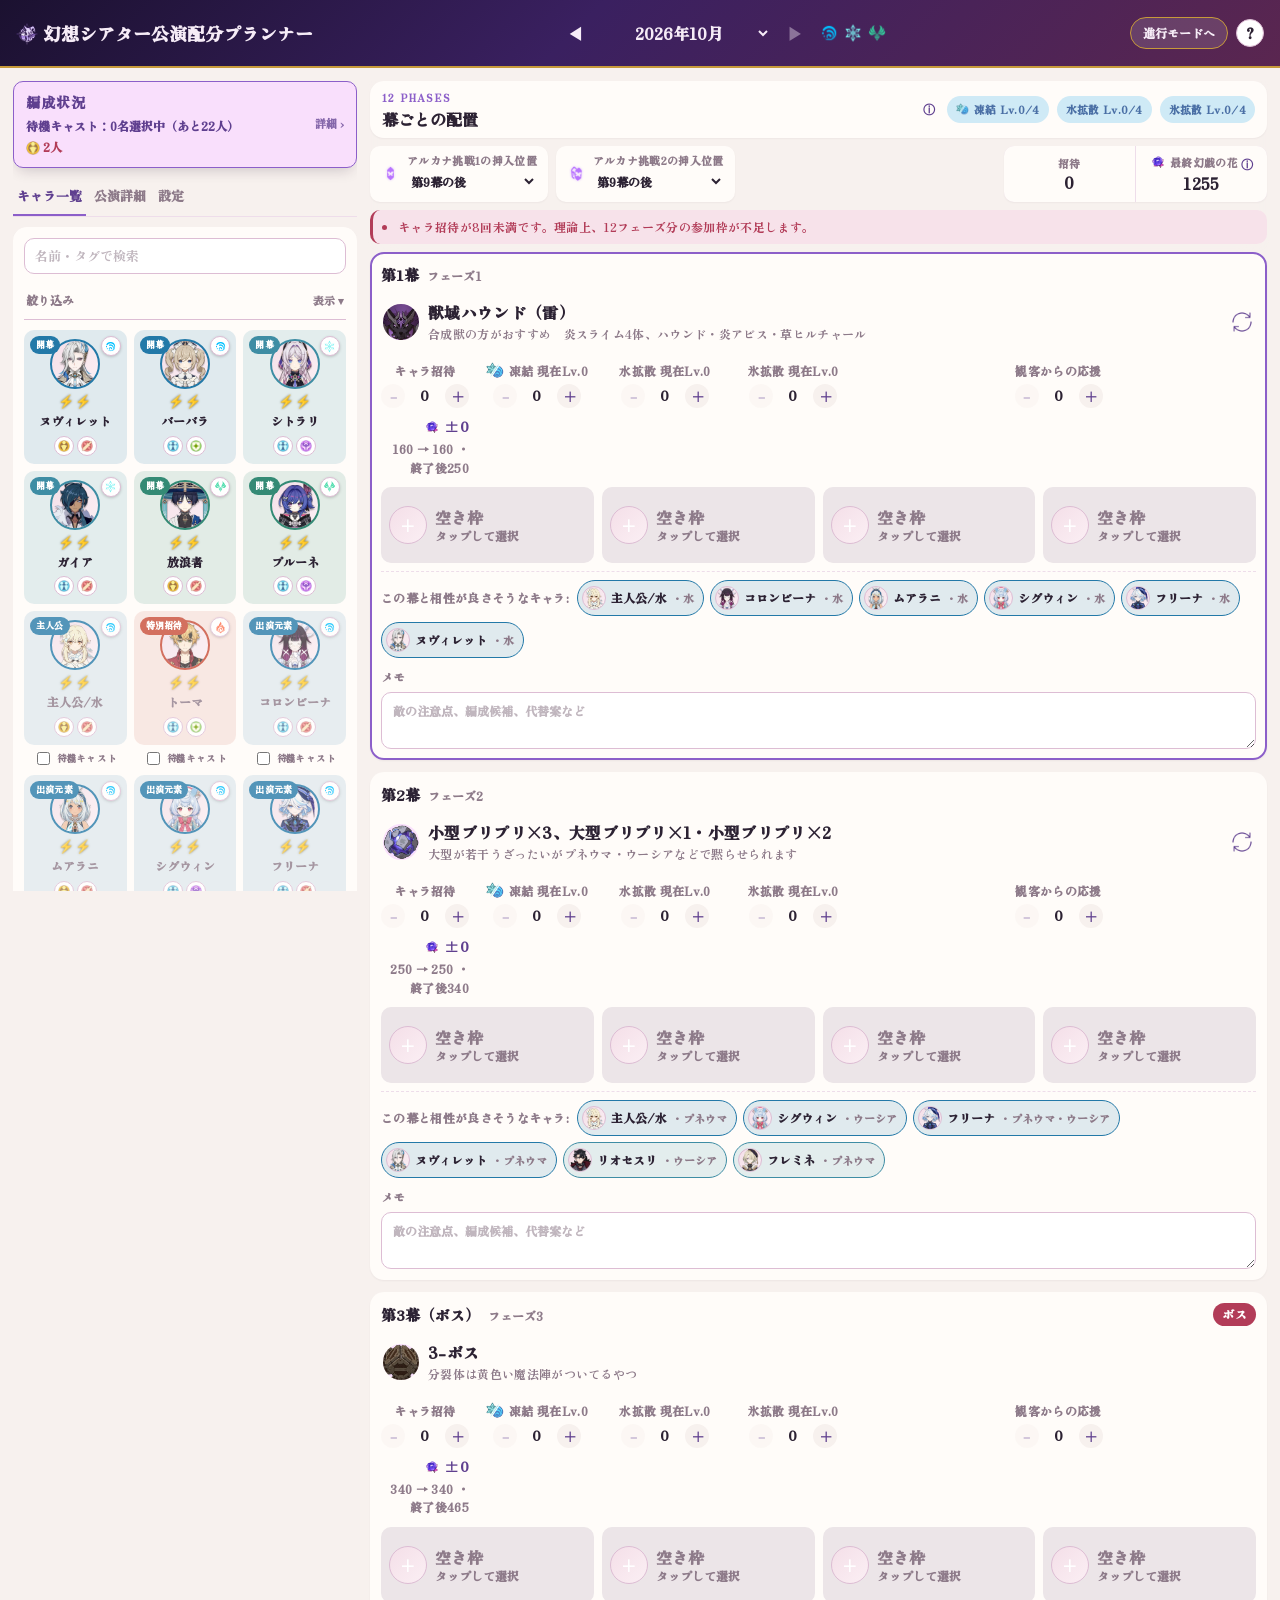
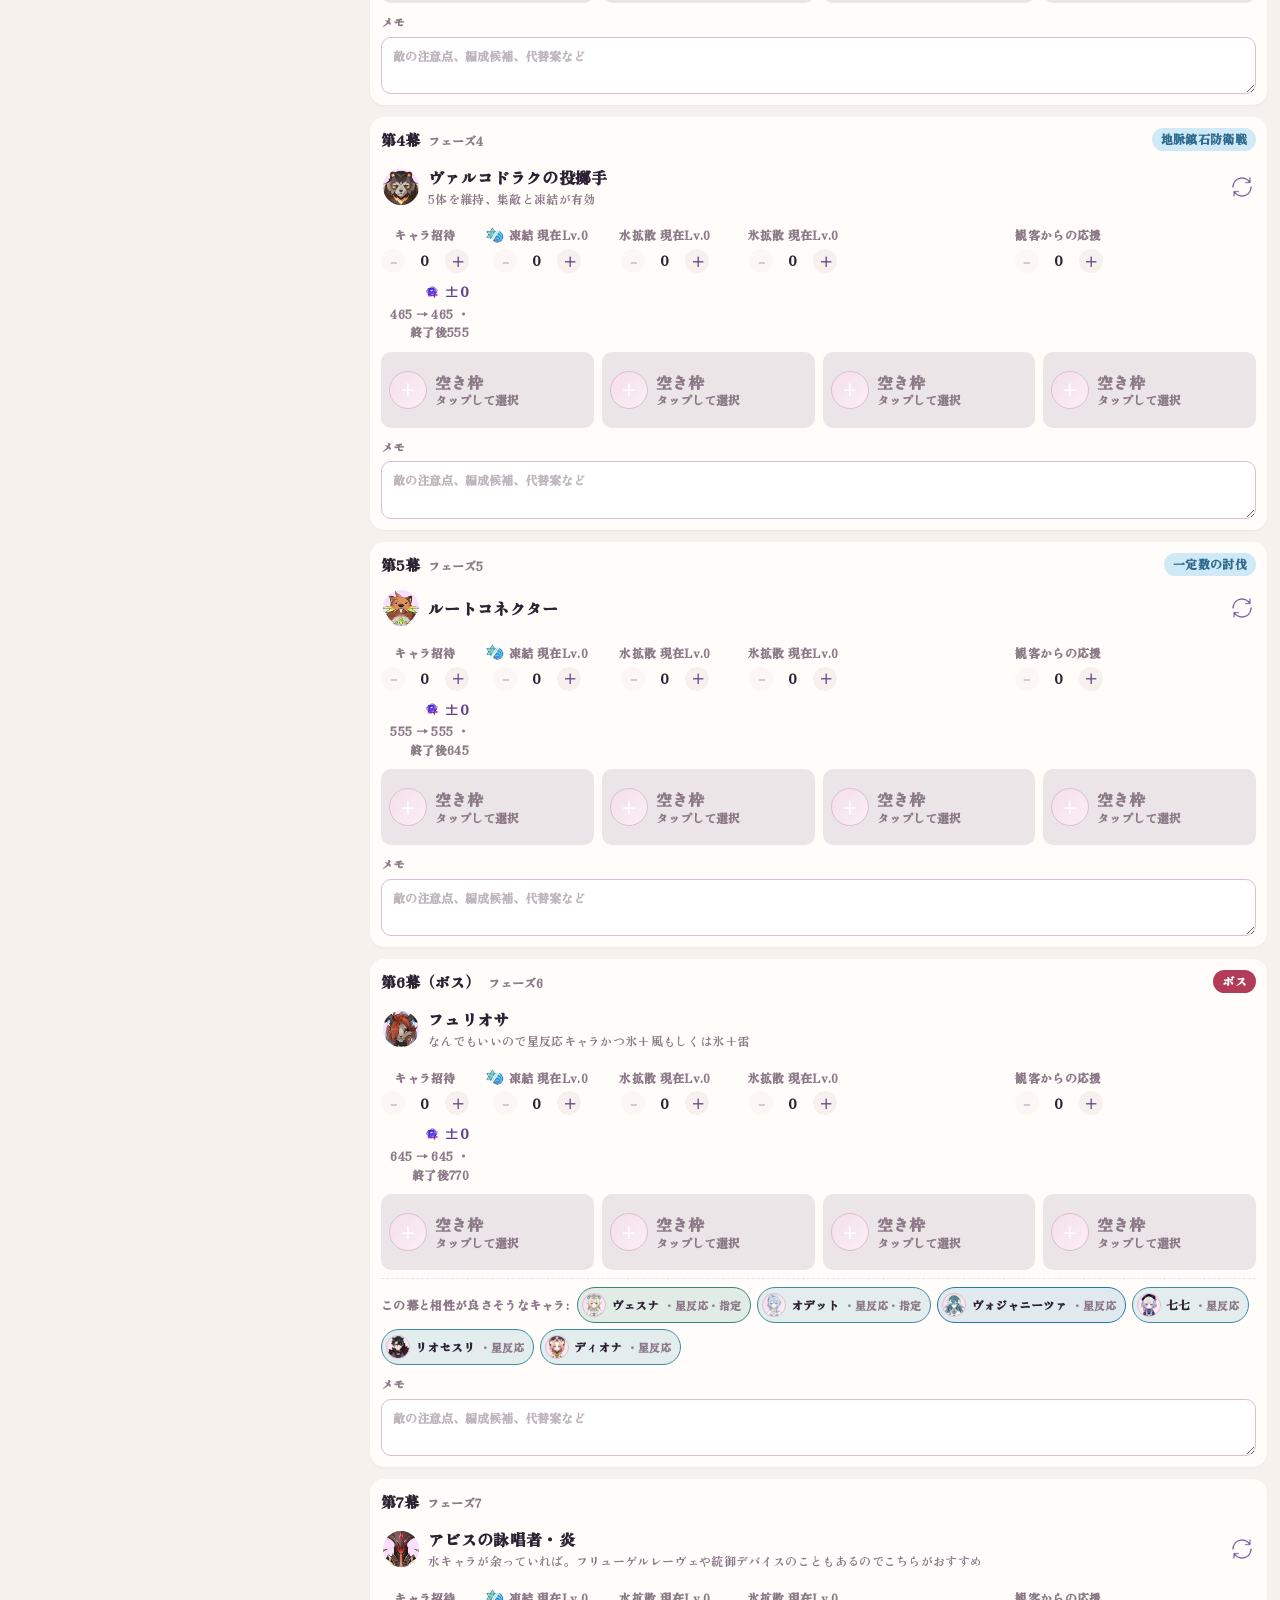
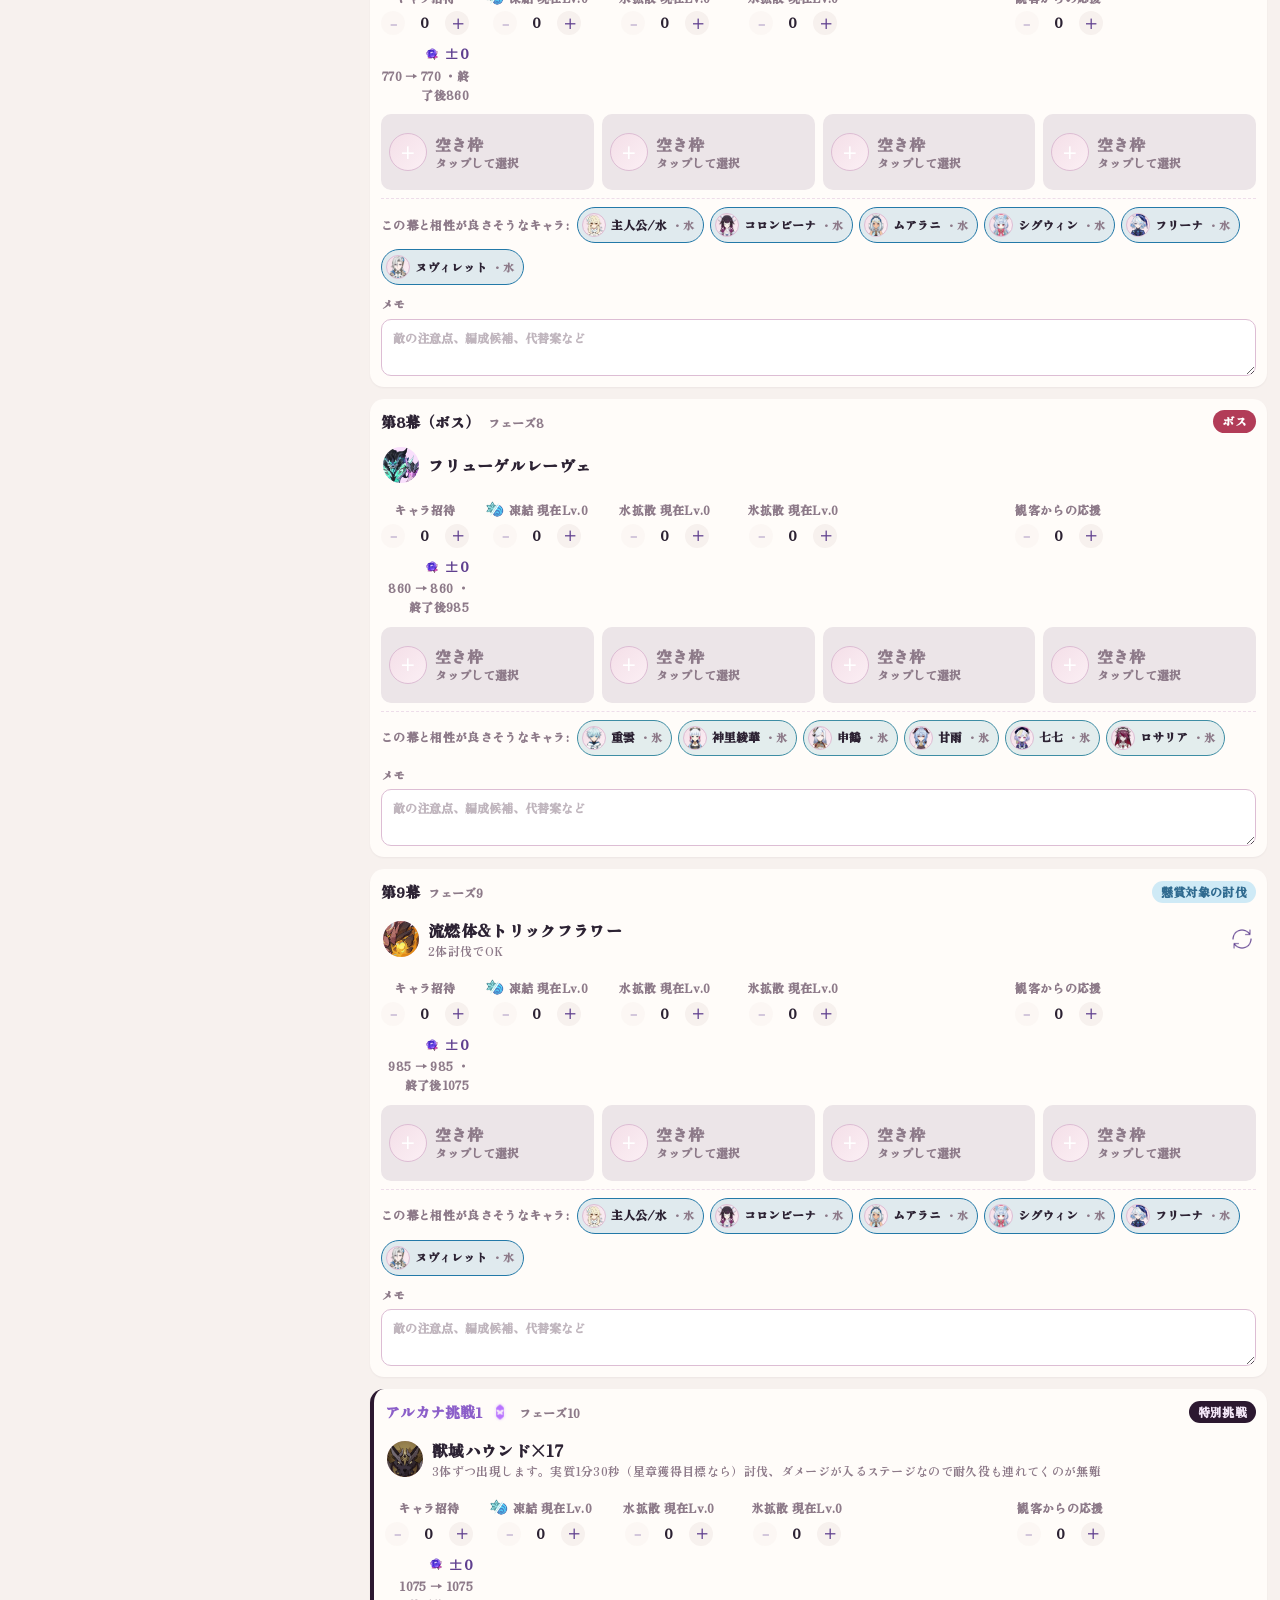
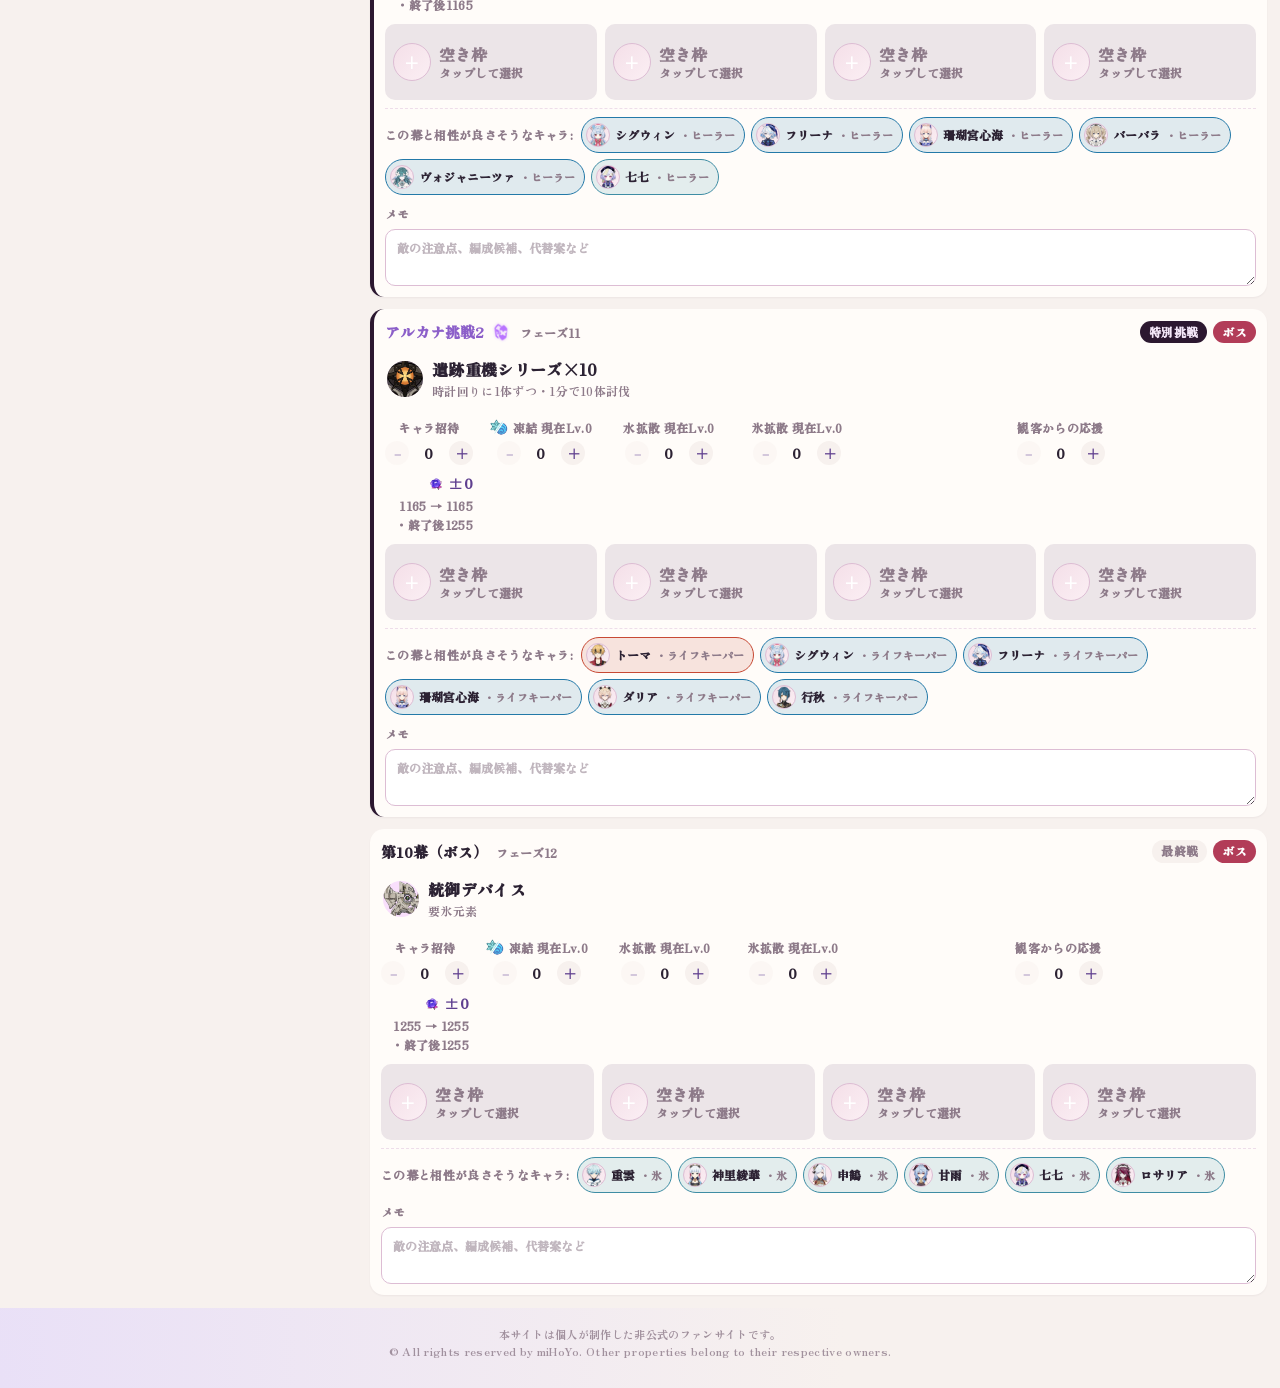
==== index.html @ 9d6552f5 "吸引・集敵タグを追加、画像ファイル名の空白を整理" ====
<!doctype html>
<html lang="ja">
<head>
  <meta charset="utf-8">
  <meta name="viewport" content="width=device-width, initial-scale=1">
  <title>幻想シアター公演配分プランナー</title>
  <link rel="preconnect" href="https://fonts.googleapis.com">
  <link rel="preconnect" href="https://fonts.gstatic.com" crossorigin>
  <link href="https://fonts.googleapis.com/css2?family=Zen+Antique&display=swap" rel="stylesheet">
  <link rel="icon" id="faviconLink" href="./images/default-theater-icon.svg" type="image/svg+xml">
  <link rel="stylesheet" href="./styles.css?v=44">
</head>
<body>
  <div id="overlay" class="overlay"></div>

  <header class="app-header">
    <div class="header-title">
      <h1 id="appTitle"><img id="titleIcon" class="title-icon" src="./images/default-theater-icon.svg" alt=""><span id="appTitleText">幻想シアター公演配分プランナー</span></h1>
    </div>
    <div id="monthSwitcher" class="month-switcher" aria-label="月切り替え"></div>
    <div class="header-actions">
      <button id="modeToggle" type="button" class="mode-toggle">進行モードへ</button>
      <button id="menuButton" type="button" class="menu-button" aria-label="キャラ一覧を開く">☰</button>
      <button id="howToButton" type="button" class="howto-button" aria-label="使い方">？</button>
    </div>
  </header>

  <main class="layout">
    <aside id="rosterPanel" class="roster-panel" aria-label="キャラ一覧">
      <section class="toolbar">
        <button id="rosterCount" type="button" class="roster-count"></button>
      </section>

      <nav class="roster-tabs" aria-label="キャラ一覧・公演詳細・設定の切り替え">
        <button type="button" id="rosterTabCharacters" class="roster-tab active">キャラ一覧</button>
        <button type="button" id="rosterTabOverview" class="roster-tab">公演詳細</button>
        <button type="button" id="rosterTabSettings" class="roster-tab">設定</button>
      </nav>

      <section id="characterListPanel" class="character-list-panel">
        <div class="search-row">
          <input id="searchInput" type="search" placeholder="名前・タグで検索">
        </div>
        <button id="filterToggle" type="button" class="filter-toggle">
          <span>絞り込み</span><span id="filterToggleIcon" class="filter-toggle-icon">表示 ▾</span>
        </button>
        <div id="filterPanel" class="filter-panel hidden">
          <label class="traveler-row">
            今月の主人公の元素
            <select id="travelerSelect"></select>
          </label>
          <div class="filter-panel-head">
            <span class="filter-panel-head-label">元素・タグ</span>
            <button id="filterResetButton" type="button" class="filter-reset-btn">リセット</button>
          </div>
          <div id="elementFilters" class="chip-row" aria-label="元素フィルター"></div>
          <div id="tagFilters" class="chip-row tags" aria-label="タグフィルター"></div>
          <label class="toggle-row">
            <input id="showAllToggle" type="checkbox">
            今月使えないキャラも表示する
          </label>
        </div>
        <section id="characterList" class="character-list" aria-label="キャラクター"></section>
      </section>

      <section id="phaseOverviewPanel" class="phase-overview-panel hidden">
        <div id="phaseOverviewList" class="phase-overview-list"></div>
      </section>

      <section id="rosterSettingsPanel" class="roster-settings-panel hidden">
        <p class="settings-title">表示設定</p>
        <label class="toggle-row">
          <input id="darkModeToggle" type="checkbox">
          ナイトモード（暗い配色）
        </label>
        <label class="toggle-row">
          <input id="showOwnershipToggle" type="checkbox">
          所持状態のチェックボックスを表示する
        </label>
        <label class="toggle-row">
          <input id="autoRosterToggle" type="checkbox">
          編成状況で出演可能なキャラを全選択された状態で開始する
        </label>
        <p class="settings-title">主人公のアイコン</p>
        <div id="travelerGenderChoice" class="traveler-choice" role="radiogroup" aria-label="主人公のアイコン">
          <label class="traveler-option">
            <input type="radio" name="travelerGender" value="空">
            <span class="traveler-option-face"><img src="./images/character/Aether_icon.webp" alt=""></span>
            <span class="traveler-option-label">空</span>
          </label>
          <label class="traveler-option">
            <input type="radio" name="travelerGender" value="蛍">
            <span class="traveler-option-face"><img src="./images/character/Lumine_Icon.webp" alt=""></span>
            <span class="traveler-option-label">蛍</span>
          </label>
        </div>
        <p class="settings-hint">元素を問わず、主人公すべてのアイコンが変わります。</p>

        <div class="settings-actions">
          <button id="exportPlanButton" type="button">書き出し</button>
          <label class="file-button">
            読み込み
            <input id="importPlanInput" type="file" accept="application/json">
          </label>
        </div>
        <div class="settings-reset">
          <p class="settings-subtitle">今開いている月のデータを初期化</p>
          <button id="resetAssignmentsButton" type="button" class="danger reset-scope-btn" data-label="キャラの配置状況のみ初期化">キャラの配置状況のみ初期化</button>
          <button id="resetActionsButton" type="button" class="danger reset-scope-btn" data-label="シャイニングブレス・キャラ招待のみ初期化">シャイニングブレス・キャラ招待のみ初期化</button>
          <button id="resetBothButton" type="button" class="danger reset-scope-btn" data-label="両方とも初期化">両方とも初期化</button>
          <button id="undoResetButton" type="button" class="hidden">元に戻す</button>
          <p class="settings-hint">※ 所持状況・レベル・待機キャスト・個人メモ・他の月のデータは消えません。<br>
          ※ 初期化の取り消し用データはメモリ上だけなので、ページを再読み込みすると「元に戻す」はできなくなります。</p>
        </div>

        <details class="howto-toggle storage-toggle">
          <summary>このアプリが保存しているデータ</summary>
          <div class="howto-toggle-body">
            <p>入力した内容は<strong>お使いのブラウザの中だけ</strong>（localStorage）に保存されます。サーバーには送信されないので、他の人に見られることはありません。</p>
            <p class="storage-group-title">月ごとに保存されるもの</p>
            <ul class="storage-list">
              <li>各幕のキャラ配置</li>
              <li>キャラ招待の回数、シャイニングブレスの取得数、観客からの応援の回数</li>
              <li>アルカナ挑戦の挿入位置</li>
              <li>選択制の幕で選んだ敵</li>
              <li>幕ごとのメモ</li>
              <li>今月の主人公の元素</li>
              <li>「今月これを編成に入れる」チェック（待機キャストの選抜）</li>
              <li>進行モードの現在の幕、加入したキャラの記録、星章の獲得状況</li>
            </ul>
            <p class="storage-group-title">キャラごとに保存されるもの（月をまたいで共通）</p>
            <ul class="storage-list">
              <li>所持しているかどうか（初期状態はすべて「所持済み」）</li>
              <li>レベル（初期値90／1〜100で編集可能）</li>
              <li>凸（命の星座／C0〜C6）</li>
              <li>聖遺物セット（同じ幕に同じセットが重なると警告バッジが出ます）</li>
              <li>キャラごとの個人メモ</li>
              <li>「魔導」バッジを隠す設定</li>
            </ul>
            <p class="storage-group-title">アプリ全体の設定</p>
            <ul class="storage-list">
              <li>ナイトモード</li>
              <li>所持チェックボックスを表示するかどうか</li>
              <li>編成状況を全選択で開始するかどうか</li>
              <li>最後に開いていた月と画面モード</li>
            </ul>
            <p class="storage-note">同じページを複数のタブで開いても大丈夫です。片方で変更すると、もう片方も自動で追いつきます。<br>
            バックアップを取りたいときは、上の<strong>「書き出し」</strong>でファイルとして保存できます。</p>
          </div>
        </details>
      </section>
    </aside>

    <section class="planner-panel" aria-label="配置表">
      <div class="planner-sticky-head">
        <div class="plan-status">
          <div>
            <p class="eyebrow">12 phases</p>
            <h2>幕ごとの配置</h2>
          </div>
          <div id="buffStatus" class="buff-status"></div>
        </div>
        <div class="arcana-row">
          <div id="arcanaControls" class="arcana-controls" aria-label="アルカナ挿入位置"></div>
          <section class="summary-strip" aria-label="全体サマリー">
            <div>
              <span>招待</span>
              <strong id="inviteTotal">0</strong>
            </div>
            <div>
              <span><img id="flowerIcon" class="inline-icon" alt="">最終幻戯の花<button type="button" class="tip-trigger" data-tip="実際はキャラからの応援で多少は+されるので、この数値よりも余裕がある場合があります（体感2回以上は起こりますが不確定要素です）。" aria-label="最終幻戯の花について">ⓘ</button></span>
              <strong id="finalFlower">0</strong>
            </div>
          </section>
        </div>
        <div id="warnings" class="warnings" aria-live="polite"></div>
      </div>
      <div id="stageList" class="stage-list"></div>
    </section>
  </main>

  <main id="progressLayout" class="progress-layout hidden">
    <div class="progress-main">
      <nav id="progressRailMobile" class="progress-rail-mobile" aria-label="幕の一覧"></nav>

      <!-- 1段目：幕タイトル ｜ 敵の情報 -->
      <section class="progress-block progress-cell-stage" aria-label="現在の幕">
        <div class="progress-stage-head">
          <div class="progress-stage-title">
            <span id="progressStageName" class="progress-stage-name"></span>
            <span id="progressStagePhase" class="progress-stage-phase"></span>
          </div>
          <div id="progressStageMeta" class="stage-meta"></div>
        </div>
      </section>

      <section class="progress-block progress-cell-enemy" aria-label="敵の情報">
        <div class="enemy-row">
          <div id="progressEnemyBox" class="enemy-box"></div>
          <div id="progressEnemyChoiceRow" class="enemy-choice-row"></div>
          <select id="progressEnemyChoiceOverlay" class="enemy-choice-overlay hidden" aria-label="敵を選択"></select>
        </div>
      </section>

      <!-- 左列：シャイニングブレス → 出演可能キャラ -->
      <div class="progress-col progress-col-left">
        <section class="progress-block progress-cell-buff" aria-label="この幕の操作">
          <h3 class="progress-block-title">シャイニングブレス・キャラ招待</h3>
          <div id="progressBuffs" class="stage-controls progress-buff-row"></div>
          <div id="progressControls" class="stage-controls progress-action-row"></div>
          <div id="progressInviteJoins" class="progress-invite-joins"></div>
        </section>

        <section class="progress-block progress-cell-roster" aria-label="出演可能キャラ">
          <h3 class="progress-block-title">
            出演可能キャラ
            <span id="progressRosterCount" class="progress-block-count"></span>
          </h3>
          <div id="progressRoster" class="progress-roster"></div>
          <div class="progress-element-summary-row">
            <div id="progressElementSummary" class="progress-element-summary"></div>
            <button type="button" id="progressRosterCheck" class="progress-roster-check">🔍 待機キャストの確認</button>
          </div>
        </section>
      </div>

      <!-- 右列：この幕の配置 → 警告 → 次の幕プレビュー -->
      <div class="progress-col progress-col-right">
        <section class="progress-block progress-cell-slots" aria-label="この幕の配置">
          <h3 class="progress-block-title">この幕の配置</h3>
          <div class="progress-slots-row">
            <div id="progressSlotGrid" class="slot-grid progress-slot-grid"></div>
            <div id="progressAffinity" class="progress-affinity"></div>
          </div>
          <div id="progressComposition" class="progress-composition"></div>
          <div id="progressJoinArea" class="progress-join-area"></div>
        </section>

        <div id="progressSlotWarning" class="progress-slot-warning hidden"></div>

        <section id="progressNextBlock" class="progress-block progress-cell-outlook" aria-label="この先の見通し">
          <h3 class="progress-block-title">この先の見通し</h3>
          <div id="progressNextBody" class="progress-next-body"></div>
          <div id="progressRemaining" class="progress-remaining"></div>
        </section>
      </div>
    </div>

    <aside class="progress-side">
      <div id="progressRail" class="progress-rail" aria-label="12幕の一覧"></div>
      <section class="progress-block progress-cell-arcana" aria-label="アルカナ挿入位置">
        <h3 class="progress-block-title">アルカナ挿入位置</h3>
        <div id="progressArcanaControls" class="arcana-controls"></div>
      </section>
    </aside>
  </main>

  <nav id="progressNav" class="progress-nav hidden" aria-label="幕の移動">
    <button type="button" id="progressPrev" class="progress-nav-btn">◀ 前の幕</button>
    <span id="progressNavLabel" class="progress-nav-label"></span>
    <button type="button" id="progressNext" class="progress-nav-btn">次の幕 ▶</button>
  </nav>

  <div id="characterPanelOverlay" class="modal-overlay char-panel-overlay hidden">
    <aside class="char-panel" aria-label="キャラ詳細">
      <div class="char-panel-header">
        <h2>キャラ詳細</h2>
        <button id="characterPanelClose" type="button" class="modal-close" aria-label="閉じる">×</button>
      </div>
      <div id="characterTabPanel" class="char-panel-body">
        <div id="editorEmpty" class="empty-editor">一覧からキャラを選ぶと、固定タグ・今月の状態・個人メモを確認できます。</div>
        <form id="characterEditor" class="character-editor hidden">
          <div class="portrait-editor">
            <div id="editorPortrait" class="portrait large"></div>
            <div class="portrait-info">
              <div id="editorStatus" class="editor-status"></div>
              <div class="portrait-heading">
                <span id="editorElementIcon" class="element-icon-badge"></span>
                <span id="nameInput" class="name-display"></span>
              </div>
            </div>
          </div>

          <label>
            レベル
            <input id="levelInput" type="number" min="1" max="100">
          </label>
          <label id="ownershipRow" class="toggle-row hidden">
            <input id="ownedInput" type="checkbox">
            所持している
          </label>
          <label>
            サポート効果のある聖遺物セット
            <select id="artifactSetInput"></select>
          </label>
          <fieldset>
            <legend>固定タグ</legend>
            <div id="editorTags" class="read-only-tags"></div>
          </fieldset>
          <label id="magicToggleRow" class="toggle-row hidden">
            <input id="magicVisibleInput" type="checkbox">
            魔導タグを表示する
          </label>
          <label>
            個人メモ
            <textarea id="noteInput" rows="4" placeholder="役割、注意点、代替候補など"></textarea>
          </label>
        </form>
      </div>
    </aside>
  </div>

  <div id="menuModalOverlay" class="modal-overlay hidden">
    <div class="menu-modal" role="dialog" aria-modal="true" aria-label="メニュー">
      <nav class="menu-modal-nav" aria-label="メニュー切り替え">
        <button type="button" id="menuTabRoster" class="menu-modal-tab">編成状況</button>
        <button type="button" id="menuTabCharacters" class="menu-modal-tab">キャラ一覧</button>
        <button type="button" id="menuTabSettings" class="menu-modal-tab">設定</button>
        <button type="button" id="menuTabHowTo" class="menu-modal-tab">使い方</button>
      </nav>
      <div class="menu-modal-content">
        <button id="menuModalClose" type="button" class="modal-close menu-modal-close" aria-label="閉じる">×</button>
        <button id="rosterModalFilterToggle" type="button" class="roster-modal-filter-fab" aria-label="絞り込み">
          <span aria-hidden="true">⚙</span><span id="rosterModalFilterIcon" class="visually-hidden">絞り込み</span>
        </button>

        <section id="menuPanelRoster" class="menu-panel">
          <div class="roster-modal-sticky">
            <div id="rosterModalStatus" class="roster-modal-status"></div>
            <div id="rosterModalSummary" class="roster-modal-summary"></div>
          </div>
          <div id="rosterModalFilterPanel" class="roster-modal-filter-panel hidden">
            <div class="filter-panel-head">
              <span class="filter-panel-head-label">元素・タグ</span>
              <button id="rosterModalFilterResetButton" type="button" class="filter-reset-btn">リセット</button>
            </div>
            <div id="rosterModalElementFilters" class="chip-row icon-only" aria-label="元素で絞り込み"></div>
            <div id="rosterModalTagFilters" class="chip-row icon-only" aria-label="タグで絞り込み"></div>
          </div>
          <div id="rosterModalBody" class="roster-modal-body"></div>
        </section>

        <section id="menuPanelCharacters" class="menu-panel hidden">
          <div class="char-browser">
            <div class="char-browser-list">
              <div class="char-browser-head">
                <div id="charBrowserElementFilters" class="chip-row icon-only" aria-label="元素で絞り込み"></div>
                <input id="charBrowserSearch" type="search" placeholder="名前で検索">
              </div>
              <div id="charBrowserOwned" class="char-browser-grid" aria-label="所持キャラ"></div>
              <p class="char-browser-section-label">未所持</p>
              <div id="charBrowserUnowned" class="char-browser-grid muted" aria-label="未所持キャラ"></div>
            </div>
            <aside id="charBrowserDetail" class="char-browser-detail" aria-label="キャラ詳細"></aside>
          </div>
        </section>

        <section id="menuPanelSettings" class="menu-panel hidden">
          <div id="menuSettingsHost" class="menu-settings-host"></div>
        </section>

        <section id="menuPanelHowTo" class="menu-panel hidden">
          <div id="howToModalBody" class="how-to-modal-body">
            <p class="howto-lead">月諭モード想定です。</p>
            <ul class="howto-steps">
              <li>① まずは各幕の敵の相性を見て、相性の良いキャラを配置してみる</li>
              <li>② 配置から逆算して、仲間イベントで引きたいキャラ・タイミングを洗い出す</li>
              <li>③ 必要なキャラをもとに待機キャストを選抜し、キャラ招待／バフを管理</li>
            </ul>

            <p class="howto-note">
              ※ 「公演詳細」タブや「ボス相性チェック」の<strong>金枠アイコン</strong>は、その幕で<strong>有効な元素・属性</strong>（元素／夜魂／月兆／プネウマ・ウーシア）を表します。配置の目安にどうぞ。<br>
              ※ 同じ聖遺物4セットを2人以上編成しても、セット効果は重複しません。
            </p>

            <p class="howto-note">
              ※ 仲間イベント時の幻戯の花の消費量は一律80として計算されます（6名選択・100消費の札は現在考慮していません）。<br>
              <span class="howto-alert">※ 仲間イベントは8回に達していないと警告が出ます。</span>
            </p>

            <details class="howto-toggle" open>
              <summary>なぜ仲間イベントが「最低8回」必要なのか？</summary>
              <div class="howto-toggle-body">
                <p>シアターをクリアするには、12回の戦闘ステージで毎回4キャラに編成枠を埋めてもらう必要があります（3人以下だと門前払いされ、それ以上進めない仕様です）。ゲーム全体で<strong>「48活力分の編成枠」</strong>を埋めなければなりません。</p>
                <p>キャラクター1名につき2活力分埋めることができます（※ミステリーボーナス効果を除く）。</p>
                <ul class="howto-calc-list">
                  <li>開幕キャスト6名 ＝ 12活力分</li>
                  <li>毎戦闘完了後にもらえる11名 ＝ 21活力分（※最後の1人は第10幕でしか活力を消費できないので1回分）</li>
                </ul>
                <p class="howto-calc-total">＝ 33活力分（ゲームのシステム的に確実にもらえる分）</p>
                <p>クリアには48活力分の編成枠を埋める必要があるため、残りの<strong>15活力分</strong>は仲間イベントを選択して埋めなければなりません。</p>
                <div class="howto-conclusion">
                  残り2ステージ（あと2回戦闘）のフェーズの準備画面までに、仲間イベントを8回選択しておく必要があります。
                </div>
              </div>
            </details>

            <p class="howto-note">
              ※ 第10幕でキャラ招待を+1すると、「最終フェーズでキャラ招待すると1回分しか使えないため非効率です」という警告がすでに出るようになっています。
            </p>

            <p class="howto-section-head">【設定】</p>
            <p class="howto-note">
              設定タブの初期化ボタンは<strong>今開いている月のデータだけ</strong>を対象にします。<br>
              ・<strong>キャラの配置状況のみ初期化</strong>：各幕に置いたキャラだけをクリア。<br>
              ・<strong>シャイニングブレス・キャラ招待のみ初期化</strong>：バフと招待の取得数だけをリセット。<br>
              ・<strong>両方とも初期化</strong>：上の2つをまとめて。<br>
              各ボタンは1回目で「実行」表示に変わり、もう一度押すと確定します（直後なら「元に戻す」で復元可能）。<br>
              <span class="howto-alert">※ 初期化の取り消し用データはメモリ上だけなので、ページを再読み込みすると「元に戻す」はできなくなります。</span><br>
              <span class="howto-alert">所持状況・レベル・待機キャスト・個人メモ・他の月のデータは消えません。</span>
            </p>
          </div>
        </section>
      </div>
    </div>
  </div>

  <nav id="mobileTabBar" class="mobile-tab-bar" aria-label="クイックメニュー">
    <button type="button" id="tabBarProgress" class="tab-bar-item">
      <svg class="tab-bar-icon" viewBox="0 0 24 24" fill="none" stroke="currentColor" stroke-width="2" stroke-linecap="round" stroke-linejoin="round"><polygon points="5 3 19 12 5 21 5 3"/></svg>
      <span>進行</span>
    </button>
    <button type="button" id="tabBarRoster" class="tab-bar-item">
      <svg class="tab-bar-icon" viewBox="0 0 24 24" fill="none" stroke="currentColor" stroke-width="2" stroke-linecap="round" stroke-linejoin="round"><path d="M17 21v-2a4 4 0 0 0-4-4H5a4 4 0 0 0-4 4v2"/><circle cx="9" cy="7" r="4"/><path d="M23 21v-2a4 4 0 0 0-3-3.87"/><path d="M16 3.13a4 4 0 0 1 0 7.75"/></svg>
      <span>キャスト</span>
    </button>
    <button type="button" id="tabBarOverview" class="tab-bar-item">
      <svg class="tab-bar-icon" viewBox="0 0 24 24" fill="none" stroke="currentColor" stroke-width="2" stroke-linecap="round" stroke-linejoin="round"><line x1="8" y1="6" x2="21" y2="6"/><line x1="8" y1="12" x2="21" y2="12"/><line x1="8" y1="18" x2="21" y2="18"/><line x1="3" y1="6" x2="3.01" y2="6"/><line x1="3" y1="12" x2="3.01" y2="12"/><line x1="3" y1="18" x2="3.01" y2="18"/></svg>
      <span>公演詳細</span>
    </button>
    <button type="button" id="tabBarCharacter" class="tab-bar-item">
      <svg class="tab-bar-icon" viewBox="0 0 24 24" fill="none" stroke="currentColor" stroke-width="2" stroke-linecap="round" stroke-linejoin="round"><path d="M20 21v-2a4 4 0 0 0-4-4H8a4 4 0 0 0-4 4v2"/><circle cx="12" cy="7" r="4"/></svg>
      <span>キャラ詳細</span>
    </button>
    <button type="button" id="tabBarHowTo" class="tab-bar-item">
      <svg class="tab-bar-icon" viewBox="0 0 24 24" fill="none" stroke="currentColor" stroke-width="2" stroke-linecap="round" stroke-linejoin="round"><circle cx="12" cy="12" r="10"/><path d="M9.09 9a3 3 0 0 1 5.83 1c0 2-3 3-3 3"/><line x1="12" y1="17" x2="12.01" y2="17"/></svg>
      <span>使い方</span>
    </button>
    <button type="button" id="tabBarSettings" class="tab-bar-item">
      <svg class="tab-bar-icon" viewBox="0 0 24 24" fill="none" stroke="currentColor" stroke-width="2" stroke-linecap="round" stroke-linejoin="round"><circle cx="12" cy="12" r="3"/><path d="M19.4 15a1.65 1.65 0 0 0 .33 1.82l.06.06a2 2 0 1 1-2.83 2.83l-.06-.06a1.65 1.65 0 0 0-1.82-.33 1.65 1.65 0 0 0-1 1.51V21a2 2 0 0 1-4 0v-.09A1.65 1.65 0 0 0 9 19.4a1.65 1.65 0 0 0-1.82.33l-.06.06a2 2 0 1 1-2.83-2.83l.06-.06a1.65 1.65 0 0 0 .33-1.82 1.65 1.65 0 0 0-1.51-1H3a2 2 0 0 1 0-4h.09A1.65 1.65 0 0 0 4.6 9a1.65 1.65 0 0 0-.33-1.82l-.06-.06a2 2 0 1 1 2.83-2.83l.06.06a1.65 1.65 0 0 0 1.82.33H9a1.65 1.65 0 0 0 1-1.51V3a2 2 0 0 1 4 0v.09a1.65 1.65 0 0 0 1 1.51 1.65 1.65 0 0 0 1.82-.33l.06-.06a2 2 0 1 1 2.83 2.83l-.06.06a1.65 1.65 0 0 0-.33 1.82V9a1.65 1.65 0 0 0 1.51 1H21a2 2 0 0 1 0 4h-.09a1.65 1.65 0 0 0-1.51 1z"/></svg>
      <span>設定</span>
    </button>
  </nav>

  <footer class="app-footer">本サイトは個人が制作した非公式のファンサイトです。<br>
© All rights reserved by miHoYo. Other properties belong to their respective owners.</footer>

  <template id="tileTemplate">
    <article class="tile">
      <button class="tile-select" type="button">
        <span class="tile-label"></span>
        <span class="portrait tile-portrait"></span>
        <span class="tile-vitality"></span>
        <span class="tile-name"></span>
        <span class="tile-badges"></span>
      </button>
      <label class="tile-check">
        <input type="checkbox" class="tile-roster">
        待機キャスト
      </label>
    </article>
  </template>

  <template id="stageTemplate">
    <article class="stage-card">
      <header class="stage-header">
        <button class="stage-title" type="button"></button>
        <div class="stage-meta"></div>
      </header>
      <div class="enemy-row">
        <div class="enemy-box"></div>
        <div class="enemy-choice-row"></div>
        <select class="enemy-choice-overlay hidden" aria-label="敵を選択"></select>
      </div>
      <div class="stage-controls"></div>
      <div class="composition-strip"></div>
      <div class="slot-grid"></div>
      <div class="recommend-row"></div>
      <label class="stage-note">
        メモ
        <textarea rows="2" placeholder="敵の注意点、編成候補、代替案など"></textarea>
      </label>
    </article>
  </template>

  <script src="./master-data.js?v=44"></script>
  <script src="./app.js?v=44"></script>
</body>
</html>
---- styles.css ----
:root {
  --bg: #f7f1ee;
  --paper: #fffcf9;
  --surface: #fff;
  --icon-surface: #fff;    /* 元素・タグアイコンの白枠（両テーマ共通で明るく保つ） */
  --muted-surface: #ece5e8;
  --ink: #2c2233;
  --muted: #8d7a89;
  --line: #eeddea;
  --line-strong: #ddbdd4;
  --accent: #8c5fc9;
  --accent-deep: #5f3f8f;
  --accent-ink: #fff;
  --warn: #b23c58;
  --warn-soft: #f7e2ea;
  --soft: #f9dffc;
  --soft-2: #cfeaf6;
  --ok-soft: #e7f4ef;
  --gold: #c79a3a;
  --ok: #3f7d5c;
  --roster-green: #a3e635;
  --radius: 14px;
  --radius-sm: 10px;
  --shadow: 0 12px 30px rgba(40, 20, 45, .16);
  --shadow-soft: 0 5px 16px rgba(40, 20, 45, .10);
}

/* ---------- ナイトモード ---------- */
:root[data-theme="dark"] {
  --bg: #17141f;
  --paper: #221e2c;
  --surface: #2b2637;
  --icon-surface: #f2edf7;  /* アイコン枠は暗すぎず、見やすい明色を保つ */
  --muted-surface: #2f2a3b;
  --ink: #ece7f3;
  --muted: #a99cba;
  --line: #342e42;
  --line-strong: #4a4159;
  --accent: #b48ae8;
  --accent-deep: #d6bff5;
  --warn: #f08099;
  --warn-soft: #43222e;
  --soft: #392a4a;
  --soft-2: #23384a;
  --ok-soft: #1e3b30;
  --gold: #e0b661;
  --ok: #6fce9a;
  --shadow: 0 12px 30px rgba(0, 0, 0, .5);
  --shadow-soft: 0 5px 16px rgba(0, 0, 0, .38);
}

/* ページ背景の淡いラジアルはダークでは暗めに差し替え */
:root[data-theme="dark"] body {
  background:
    radial-gradient(120% 90% at 100% 0%, #2a1d3a 0%, transparent 55%),
    radial-gradient(120% 90% at 0% 100%, #1d2340 0%, transparent 55%),
    var(--bg);
}

* {
  box-sizing: border-box;
}

body {
  margin: 0;
  min-width: 320px;
  background:
    radial-gradient(120% 90% at 100% 0%, #f8e2f5 0%, transparent 55%),
    radial-gradient(120% 90% at 0% 100%, #e9e0f7 0%, transparent 55%),
    var(--bg);
  color: var(--ink);
  font-family: "Zen Antique", "Noto Sans JP", "Hiragino Mincho ProN", serif;
  letter-spacing: .02em;
  line-height: 1.55;
}

button,
input,
select,
textarea {
  font: inherit;
}

button,
.file-button {
  min-height: 36px;
  border: 1.5px solid var(--line-strong);
  border-radius: 999px;
  background: var(--surface);
  color: var(--ink);
  padding: 8px 14px;
  cursor: pointer;
  font-weight: 700;
  transition: border-color .15s ease, background .15s ease, transform .05s ease;
}

button:hover,
.file-button:hover {
  border-color: var(--accent);
}

button:active {
  transform: translateY(1px);
}

button.primary,
.tile.selected .tile-select {
  background: var(--soft);
  color: var(--accent-deep);
  border-color: var(--accent);
}

button.danger {
  color: var(--warn);
}

input,
select,
textarea {
  width: 100%;
  border: 1.5px solid var(--line-strong);
  border-radius: var(--radius-sm);
  background: var(--surface);
  color: var(--ink);
  padding: 9px 11px;
}

textarea {
  resize: vertical;
}

.hidden {
  display: none !important;
}

input[type="file"] {
  display: none;
}

/* ---------- header ---------- */

.app-header {
  display: flex;
  justify-content: space-between;
  gap: 14px;
  align-items: center;
  padding: 11px 16px;
  border-bottom: 2px solid var(--gold);
  background: linear-gradient(135deg, #1b1130 0%, #3a2060 45%, #5a2650 100%);
  position: sticky;
  top: 0;
  z-index: 30;
}

.app-header h1 {
  color: #f6ecf7;
}

.app-header h1,
.plan-status h2 {
  margin: 0;
  font-size: 18px;
  line-height: 1.25;
  font-weight: 900;
  letter-spacing: 0;
}

.app-header .tip-trigger {
  vertical-align: middle;
  color: #e3b262;
  border: 1px solid rgba(227, 178, 98, .5);
}

.eyebrow {
  margin: 0 0 3px;
  color: var(--accent);
  font-size: 11px;
  font-weight: 700;
  letter-spacing: .12em;
  text-transform: uppercase;
}

.app-subtitle {
  margin: 3px 0 0;
  color: var(--muted);
  font-size: 12px;
}

.header-actions {
  display: flex;
  gap: 8px;
  flex-wrap: wrap;
  justify-content: flex-end;
  align-items: center;
}

.menu-button {
  display: none;
  font-size: 17px;
  min-width: 40px;
  padding: 8px 12px;
}

.header-actions button,
.header-actions .file-button {
  min-height: 30px;
  padding: 6px 12px;
  font-size: 12px;
}

.header-actions .howto-button {
  width: 28px;
  min-width: 28px;
  height: 28px;
  min-height: 28px;
  padding: 0;
  border-radius: 50%;
  display: inline-flex;
  align-items: center;
  justify-content: center;
  font-size: 15px;
}

.header-actions .menu-button {
  min-height: 36px;
  padding: 8px 12px;
  font-size: 17px;
}

/* ---------- month switcher ---------- */

.month-switcher {
  display: flex;
  align-items: center;
  gap: 6px;
  flex-wrap: nowrap;
}

.month-nav {
  min-width: 36px;
  min-height: 36px;
  padding: 6px 9px;
  border: 0;
  background: transparent;
  color: #f6ecf7;
}

.month-nav:disabled {
  opacity: .4;
  cursor: default;
}

.month-select {
  min-width: 172px;
  border: 0;
  border-radius: 0;
  background: transparent;
  color: #f6ecf7;
  font-weight: 700;
  text-align: center;
  text-align-last: center;
}

.month-element-icons {
  display: flex;
  align-items: center;
  gap: 4px;
}

.month-element-icon {
  width: 20px;
  height: 20px;
  object-fit: contain;
}

/* ---------- settings ---------- */

.settings-title {
  margin: 0 0 8px;
  font-weight: 700;
  font-size: 13px;
}

#rosterSettingsPanel .toggle-row {
  margin-top: 0;
  margin-bottom: 10px;
  color: var(--ink);
}

.settings-actions {
  display: flex;
  flex-wrap: wrap;
  gap: 8px;
  margin-top: 14px;
  padding-top: 14px;
  border-top: 1.5px dashed var(--line);
}

.settings-reset {
  display: flex;
  flex-direction: column;
  gap: 8px;
  margin-top: 14px;
  padding-top: 14px;
  border-top: 1.5px dashed var(--line);
}

.settings-subtitle {
  margin: 0;
  font-weight: 700;
  font-size: 12px;
  color: var(--muted);
}

.reset-scope-btn {
  width: 100%;
  font-size: 12px;
  text-align: center;
}

.reset-scope-btn.armed {
  background: var(--warn);
  color: #fff;
  border-color: var(--warn);
}

.settings-hint {
  margin: 2px 0 0;
  font-size: 11px;
  line-height: 1.5;
  color: var(--muted);
}

/* ---------- layout ---------- */

.layout {
  display: grid;
  grid-template-columns: minmax(260px, 344px) minmax(400px, 1fr);
  gap: 13px;
  padding: 13px;
  align-items: start;
}

.roster-panel,
.planner-panel {
  min-width: 0;
}

.roster-panel {
  position: sticky;
  top: 76px;
  max-height: calc(100vh - 90px);
  overflow: auto;
}

.summary-strip,
.character-list-panel,
.roster-settings-panel,
.phase-overview-panel,
.plan-status,
.char-panel,
.stage-card {
  background: var(--paper);
  border: 1.5px solid var(--line);
  border-radius: var(--radius);
  box-shadow: var(--shadow-soft);
}

/* 編成状況ボタンの入れ物。白いカードは出さず、紫のボタンだけを見せる */
.toolbar {
  padding: 0;
  margin-bottom: 10px;
}

.character-list-panel,
.roster-settings-panel {
  padding: 11px;
}

.roster-count {
  display: flex;
  flex-direction: column;
  align-items: flex-start;
  gap: 3px;
  padding: 10px 46px 10px 12px;
  border: 1.5px solid var(--accent);
  border-radius: var(--radius-sm);
  background: var(--soft);
  color: var(--accent-deep);
  font-weight: 700;
  font-size: 13px;
  cursor: pointer;
  text-align: left;
  width: 100%;
  position: relative;
  /* 編成状況カードは sticky な roster-panel（overflow:auto）の最上部にあり、
     上方向へ伸びる影が上端でクリップされて「埋まって」見える。影を下方向だけに
     寄せて上へのはみ出しを無くす（位置は変えないのでズレは出ない）。 */
  box-shadow: 0 7px 14px -5px rgba(40, 20, 45, .20);
  transition: transform .12s ease, box-shadow .12s ease;
}

.roster-count:hover {
  transform: translateY(-1px);
  box-shadow: 0 11px 20px -6px rgba(40, 20, 45, .26);
}

.roster-count:active {
  transform: translateY(0);
}

:root[data-theme="dark"] .roster-count {
  box-shadow: 0 7px 14px -5px rgba(0, 0, 0, .5);
}

:root[data-theme="dark"] .roster-count:hover {
  box-shadow: 0 11px 20px -6px rgba(0, 0, 0, .58);
}

.roster-count::after {
  content: "詳細 ›";
  position: absolute;
  right: 12px;
  top: 50%;
  transform: translateY(-50%);
  font-size: 11px;
  font-weight: 700;
  color: var(--accent-deep);
  opacity: .75;
}

.roster-count-heading {
  font-size: 14px;
  font-weight: 900;
  letter-spacing: .06em;
}

.count-main {
  font-size: 12px;
}

.count-onfield {
  display: inline-flex;
  align-items: center;
  gap: 3px;
  color: var(--muted);
  font-weight: 700;
  font-size: 12px;
}

.count-onfield.warn {
  color: var(--warn);
}

.count-onfield-icon {
  width: 14px;
  height: 14px;
  border-radius: 3px;
  object-fit: cover;
}

/* roster-count 内のアイコンは左端を他の行と揃える（tip-triggerの余白を打ち消す） */
.count-onfield .count-onfield-icon-btn {
  margin-left: 0;
  padding: 0;
  min-width: 0;
  min-height: 0;
}

.roster-count.ready {
  background: var(--ok-soft);
  color: var(--ok);
}

.roster-count.over {
  background: var(--warn-soft);
  color: var(--warn);
}

.search-row {
  display: grid;
  gap: 8px;
}

.search-row input {
  padding: 7px 10px;
  font-size: 13px;
}

.filter-toggle {
  display: flex;
  justify-content: space-between;
  align-items: center;
  width: 100%;
  margin-top: 10px;
  padding: 4px 2px 6px;
  border: 0;
  border-bottom: 1.5px solid var(--line-strong);
  border-radius: 0;
  background: transparent;
  color: var(--muted);
  font-size: 12px;
  font-weight: 700;
}

.filter-toggle:hover {
  color: var(--accent-deep);
  border-bottom-color: var(--accent);
}

.filter-toggle.open {
  color: var(--accent-deep);
  border-bottom-color: var(--accent);
}

.filter-toggle-icon {
  font-size: 11px;
}

.filter-panel {
  margin-top: 6px;
}

.traveler-row {
  display: grid;
  gap: 5px;
  margin-top: 10px;
  color: var(--muted);
  font-size: 12px;
  font-weight: 700;
}

.chip-row {
  display: flex;
  flex-wrap: wrap;
  gap: 6px;
  margin-top: 10px;
}

.filter-panel-head {
  display: flex;
  justify-content: space-between;
  align-items: center;
  margin-top: 12px;
}

.filter-panel-head-label {
  color: var(--muted);
  font-size: 12px;
  font-weight: 700;
}

.filter-reset-btn {
  min-height: 26px;
  padding: 3px 12px;
  font-size: 11px;
  color: var(--muted);
}

.filter-reset-btn:hover {
  color: var(--warn);
  border-color: var(--warn);
}

.chip {
  min-height: 30px;
  border-radius: 999px;
  padding: 5px 11px;
  color: var(--muted);
  font-size: 13px;
}

.chip.active {
  background: var(--accent);
  color: #fff;
  border-color: var(--accent);
}

.roster-modal-filter-panel {
  margin-top: 8px;
}

.roster-modal-filter-panel .chip-row {
  margin-top: 6px;
}

.roster-modal-filter-panel .chip-row:first-child {
  margin-top: 10px;
}

.chip.icon-chip {
  min-height: 26px;
  min-width: 26px;
  width: 26px;
  height: 26px;
  padding: 0;
  display: inline-flex;
  align-items: center;
  justify-content: center;
}

.chip.icon-chip .chip-icon {
  width: 16px;
  height: 16px;
  margin: 0;
}

.chip-icon-fallback {
  font-size: 10px;
  font-weight: 900;
}

.toggle-row {
  display: flex;
  align-items: center;
  gap: 8px;
  margin-top: 12px;
  color: var(--muted);
  font-size: 13px;
  font-weight: 700;
}

.toggle-row input {
  width: auto;
}

.summary-strip {
  display: grid;
  grid-template-columns: repeat(2, 1fr);
  gap: 1.5px;
  overflow: hidden;
  border-radius: var(--radius-sm);
  background: var(--line);
  flex: none;
  height: 56px;
}

.summary-strip div {
  display: flex;
  flex-direction: column;
  align-items: center;
  justify-content: center;
  gap: 1px;
  padding: 6px 14px;
  background: var(--paper);
  text-align: center;
}

/* ラベル行の ⓘ が行の高さを押し上げないように詰める */
.summary-strip .tip-trigger {
  min-width: 0;
  min-height: 0;
  padding: 0;
  margin-left: 3px;
  vertical-align: middle;
}

.summary-strip span {
  display: block;
  color: var(--muted);
  font-size: 11px;
  font-weight: 700;
  white-space: nowrap;
}

.summary-strip strong {
  font-size: 16px;
  font-weight: 700;
  line-height: 1.2;
}

/* ---------- character tiles ---------- */

.character-list {
  display: grid;
  grid-template-columns: repeat(3, minmax(0, 1fr));
  gap: 7px;
  margin-top: 10px;
}

.roster-tabs {
  display: flex;
  gap: 4px;
  margin-bottom: 10px;
  border-bottom: 1.5px solid var(--line);
}

.roster-tab {
  border: 0;
  border-radius: 0;
  border-bottom: 2px solid transparent;
  background: transparent;
  padding: 8px 4px;
  min-height: 0;
  color: var(--muted);
  font-weight: 700;
  font-size: 13px;
}

.roster-tab.active {
  color: var(--accent-deep);
  border-bottom-color: var(--accent);
}

.phase-overview-panel {
  padding: 11px;
}

.phase-overview-row.special .phase-overview-label {
  color: var(--accent);
}

.tile {
  min-width: 0;
  position: relative;
}

.tile-select {
  width: 100%;
  display: grid;
  justify-items: center;
  gap: 5px;
  padding: 9px 4px 8px;
  border-radius: var(--radius-sm);
  border: 1.5px solid var(--line-strong);
  background:
    linear-gradient(180deg, var(--elem-soft, var(--surface)), var(--surface) 70%);
  position: relative;
  overflow: hidden;
}

.tile.selected .tile-select {
  border-color: var(--accent);
  box-shadow: 0 0 0 2px var(--soft);
}

.tile.dimmed .tile-select {
  opacity: .55;
}

.tile.dimmed .tile-name,
.tile.dimmed .tile-vitality {
  color: var(--muted);
}

.tile.not-rostered .tile-select {
  opacity: .78;
}

.tile.not-rostered .tile-name {
  color: var(--muted);
}

.tile.is-rostered .tile-select {
  border: 4px solid var(--roster-green, #a3e635);
  box-shadow: 0 0 0 1px rgba(163, 230, 53, .35);
}

.tile-select-toggle {
  cursor: pointer;
}

.tile-select-toggle:hover {
  filter: brightness(0.97);
}

.tile-select-toggle:focus-visible {
  outline: 2px solid var(--accent);
  outline-offset: 2px;
}

.modal-tile-number {
  position: absolute;
  top: 3px;
  right: 3px;
  z-index: 2;
  min-width: 23px;
  height: 23px;
  padding: 0 5px;
  display: flex;
  align-items: center;
  justify-content: center;
  border-radius: 999px;
  background: var(--roster-green, #a3e635);
  color: #16220a;
  font-size: 13px;
  font-weight: 900;
  line-height: 1;
}

.tile-label {
  position: absolute;
  top: 6px;
  left: 6px;
  font-size: 9px;
  font-weight: 700;
  padding: 2px 6px;
  border-radius: 999px;
  color: #fff;
  background: var(--elem, #b0a0a8);
  letter-spacing: .02em;
}

.tile-label.gray {
  background: #c9b8c0;
}

.tile .portrait {
  width: 50px;
  height: 50px;
  border-radius: 50%;
  border: 2.5px solid var(--elem, var(--line-strong));
}

.tile-vitality {
  font-size: 13px;
  letter-spacing: 1px;
  line-height: 1;
  color: var(--gold);
}

.tile-vitality .spent {
  color: var(--line-strong);
}

.tile-vitality .vital {
  filter: drop-shadow(0 0 1px rgba(0, 0, 0, 0.6));
}

.tile-name {
  font-size: 12px;
  font-weight: 700;
  max-width: 100%;
  overflow: hidden;
  text-overflow: ellipsis;
  white-space: nowrap;
}

.tile-badges {
  display: flex;
  flex-wrap: wrap;
  gap: 3px;
  justify-content: center;
}

.mini-badge {
  display: inline-flex;
  align-items: center;
  font-size: 8px;
  font-weight: 700;
  padding: 2px 6px;
  border-radius: 999px;
  background: var(--icon-surface);
  border: 1px solid var(--line-strong);
  color: var(--muted);
  white-space: nowrap;
}

.mini-badge-icon-only {
  padding: 3px;
}

.mini-badge-icon-only .badge-icon {
  margin: 0;
}

.elem-badge {
  display: grid;
  place-items: center;
  width: 20px;
  height: 20px;
  border-radius: 50%;
  background: var(--icon-surface);
  border: 1.5px solid var(--line-strong);
  box-shadow: 0 1px 3px rgba(0, 0, 0, .2);
  overflow: hidden;
  z-index: 2;
}

.elem-badge img {
  width: 13px;
  height: 13px;
  object-fit: contain;
  filter: none !important;
}

.elem-badge-fallback {
  font-size: 9px;
  font-weight: 900;
  color: var(--elem, #7b746c);
}

.tile-elem-badge {
  position: absolute;
  top: 6px;
  right: 6px;
}

/* モーダルタイル: 元素をキャラアイコンの左上に */
.modal-tile-portrait-wrap {
  position: relative;
  display: inline-grid;
  place-items: center;
}

.modal-tile-elem-corner {
  position: absolute;
  top: -2px;
  left: -2px;
  width: 21px;
  height: 21px;
  z-index: 2;
}

.modal-tile-elem-corner img {
  width: 14px;
  height: 14px;
}

/* スロット: 元素をキャラアイコンの右上に */
.slot-portrait-wrap {
  position: relative;
  width: 38px;
  height: 38px;
  flex: none;
}

.slot-elem-badge {
  position: absolute;
  top: -5px;
  right: -5px;
  width: 19px;
  height: 19px;
  z-index: 2;
}

.slot-elem-badge img {
  width: 13px;
  height: 13px;
}

.modal-elem-badge {
  position: absolute;
  top: 4px;
  left: 4px;
  width: 18px;
  height: 18px;
}

.modal-elem-badge img {
  width: 11px;
  height: 11px;
}

/* 編成状況モーダルのタイル: 元素 位置 役割 その他 を間を開けて1行に */
.modal-tile-badges {
  display: flex;
  flex-wrap: nowrap;
  align-items: center;
  justify-content: center;
  gap: 5px;
  margin-top: 5px;
  width: 100%;
}

.modal-tile-badge-group {
  display: inline-flex;
  align-items: center;
  gap: 2px;
}

.modal-badge-elem {
  width: 20px;
  height: 20px;
}

.modal-badge-elem img {
  width: 14px;
  height: 14px;
}

.modal-tag-icon {
  display: grid;
  place-items: center;
  width: 16px;
  height: 16px;
  border-radius: 5px;
  background: var(--icon-surface);
  border: 1px solid var(--line-strong);
  overflow: hidden;
  flex: none;
}

.modal-tag-icon img {
  width: 12px;
  height: 12px;
  object-fit: contain;
}

.modal-tag-icon-text {
  font-size: 8px;
  font-weight: 700;
  color: var(--muted);
}

.tile-check {
  display: flex;
  align-items: center;
  justify-content: center;
  gap: 4px;
  margin-top: 4px;
  padding: 0 2px;
  font-size: 9.5px;
  line-height: 1.2;
  font-weight: 700;
  color: var(--muted);
  cursor: pointer;
  text-align: center;
}

.tile-check input {
  width: auto;
}

.tile.rostered .tile-select {
  border-color: var(--accent);
}

.tile.rostered .tile-check {
  color: var(--accent-deep);
}

/* ---------- planner ---------- */

.planner-sticky-head {
  position: sticky;
  /* 左カラムの編成状況カード（.roster-panel: top 76px）と吸着位置を揃える。
     ヘッダーとの間の素通しすき間は ::before でブラーを上へ延長して覆う。 */
  top: 76px;
  z-index: 20;
  background: rgba(247, 241, 238, .68);
  backdrop-filter: blur(14px);
  -webkit-backdrop-filter: blur(14px);
  padding-bottom: 8px;
}

/* ナイトモードでは明るい半透明背景が灰色の帯に見えるため、暗い色に差し替える */
:root[data-theme="dark"] .planner-sticky-head {
  background: rgba(23, 20, 31, .72);
}

/* デスクトップ（2カラム）でのぼかしトレイの体裁。
   ・左右を2pxずつ広げ、選択中の幕の紫枠のはみ出しを覆う（中身の位置は保つ）
   ・下の角を丸め、上のカードと同じ丸みに揃える（上端はヘッダー下に隠れる）
   ・下端は中身に沿わせ、警告が無いニュートラル時の余分なはみ出しを抑える */
@media (min-width: 861px) {
  .planner-sticky-head {
    margin-left: -2px;
    margin-right: -2px;
    padding-left: 2px;
    padding-right: 2px;
    border-radius: 0 0 var(--radius) var(--radius);
  }

  .planner-sticky-head .arcana-row {
    margin-bottom: 0;
  }

  .planner-sticky-head .warnings.show {
    margin-top: 8px;
  }

  /* ヘッダー（約67px）と吸着位置（76px）の間の素通しすき間を、ブラーを
     上方向へ延長して覆う。トレイ本体は動かさないのでスクロール時の位置ずれは
     出ない。背景色は本体から継承（ライト/ナイト両対応）。 */
  .planner-sticky-head::before {
    content: "";
    position: absolute;
    left: 0;
    right: 0;
    bottom: 100%;
    height: 14px;
    background: inherit;
    backdrop-filter: blur(14px);
    -webkit-backdrop-filter: blur(14px);
    pointer-events: none;
  }
}

.plan-status {
  display: flex;
  justify-content: space-between;
  gap: 16px;
  align-items: center;
  padding: 14px;
  margin-bottom: 12px;
}

.planner-sticky-head .plan-status {
  padding: 9px 12px;
  margin-bottom: 8px;
}

.planner-sticky-head .plan-status h2 {
  font-size: 16px;
}

.planner-sticky-head .plan-status .eyebrow {
  font-size: 10px;
}

.planner-sticky-head .status-pill {
  padding: 5px 9px;
  font-size: 11px;
}

.planner-sticky-head .pill-icon {
  width: 13px;
  height: 13px;
}

.buff-status {
  display: flex;
  gap: 8px;
  flex-wrap: wrap;
  justify-content: flex-end;
}

.status-pill {
  display: inline-flex;
  align-items: center;
  border-radius: 999px;
  background: var(--soft-2);
  color: #4a6fa5;
  padding: 6px 9px;
  font-weight: 700;
  font-size: 12px;
}

.pill-icon {
  width: 18px;
  height: 18px;
  margin-right: 5px;
  border-radius: 4px;
  object-fit: cover;
}

.inline-icon {
  width: 16px;
  height: 16px;
  margin-right: 4px;
  vertical-align: -3px;
  border-radius: 3px;
  object-fit: cover;
}

/* Element icon images share several icon classes with other icon types
   (role/reaction/etc.), so target them by filename instead of class to
   avoid outlining unrelated icons. Thin dark outline improves legibility
   against light and colored pill backgrounds alike. */
img[src*="月兆"],
img[src*="魔導"] {
  filter: drop-shadow(0 0 1px rgba(0, 0, 0, 0.6));
}

.arcana-row {
  display: flex;
  flex-wrap: wrap;
  justify-content: space-between;
  align-items: center;
  gap: 12px;
  margin-bottom: 10px;
}

.arcana-controls {
  display: flex;
  flex-wrap: wrap;
  gap: 8px;
}

.arcana-control {
  display: flex;
  flex-direction: row;
  align-items: center;
  gap: 7px;
  height: 56px;
  padding: 7px 11px;
  background: var(--paper);
  border-radius: var(--radius-sm);
  box-shadow: var(--shadow-soft);
  color: var(--muted);
  font-size: 11px;
  font-weight: 700;
}

.arcana-control-icon {
  width: 19px;
  height: 19px;
  object-fit: contain;
  flex: none;
}

.arcana-control-text {
  display: flex;
  flex-direction: column;
  justify-content: center;
  gap: 2px;
  min-width: 0;
}

.arcana-control-label {
  line-height: 1.2;
  white-space: nowrap;
}

.arcana-control select {
  min-width: 120px;
  border: 0;
  border-radius: 0;
  background: transparent;
  color: var(--ink);
  font-weight: 700;
  font-size: 13px;
  padding: 2px 0;
  min-height: 0;
}

.planner-sticky-head .arcana-control select {
  min-width: 110px;
  font-size: 12px;
  padding: 2px 0;
  min-height: 0;
}

.warnings {
  display: none;
  padding: 10px 12px;
  margin-bottom: 12px;
  border-radius: var(--radius-sm);
  border-left: 3px solid var(--warn);
  background: var(--warn-soft);
  color: var(--warn);
}

.planner-sticky-head .warnings {
  padding: 8px 10px;
  margin-bottom: 0;
  font-size: 12px;
}

.warnings.show {
  display: block;
}

.warnings ul {
  margin: 0;
  padding-left: 18px;
}

.planner-sticky-head .warnings ul {
  padding-left: 15px;
}

.stage-list {
  display: grid;
  gap: 12px;
}

.stage-card {
  padding: 11px;
}

.stage-card.active {
  outline: 2.5px solid var(--accent);
  outline-offset: -2px;
}

.stage-card.special {
  border-left: 4px solid #2c1830;
}

.stage-card.special .stage-title {
  color: var(--accent);
}

.stage-header {
  display: flex;
  gap: 12px;
  justify-content: space-between;
  align-items: center;
  margin-bottom: 10px;
}

.stage-title {
  border: 0;
  background: transparent;
  padding: 0;
  min-height: 0;
  font-size: 15px;
  font-weight: 900;
}

.stage-phase-label {
  margin-left: 8px;
  color: var(--muted);
  font-size: 12px;
  font-weight: 700;
}

.stage-title-arcana-icon {
  width: 22px;
  height: 22px;
  object-fit: contain;
  vertical-align: -5px;
  margin-left: 6px;
}

.stage-meta {
  display: flex;
  gap: 6px;
  flex-wrap: wrap;
  justify-content: flex-end;
  color: var(--muted);
  font-size: 12px;
}

.stage-meta span {
  background: var(--bg);
  border-radius: 999px;
  padding: 2px 9px;
  font-weight: 700;
}

.stage-meta span.type-special {
  background: #2c1830;
  color: #f3e6f7;
}

.stage-meta span.type-boss {
  background: var(--warn);
  color: #fff;
}

.stage-meta span.type-objective {
  background: var(--soft-2);
  color: #2f6a8f;
}

.enemy-row {
  position: relative;
  display: flex;
  align-items: center;
  gap: 8px;
  padding: 4px 2px 12px;
  margin-bottom: 10px;
  border-bottom: 1.5px solid var(--line);
}

.enemy-box {
  display: grid;
  grid-template-columns: 36px 1fr;
  gap: 9px;
  align-items: center;
  flex: 1;
  min-width: 0;
}

.enemy-icon {
  display: grid;
  place-items: center;
  width: 36px;
  height: 36px;
  border-radius: 50%;
  background: var(--soft);
  color: var(--accent-deep);
  font-weight: 700;
  overflow: hidden;
}

.enemy-icon.has-image img {
  width: 100%;
  height: 100%;
  object-fit: cover;
}

.enemy-text {
  min-width: 0;
}

.enemy-text strong {
  display: block;
  overflow: hidden;
  text-overflow: ellipsis;
  white-space: nowrap;
}

.enemy-text span {
  display: block;
  color: var(--muted);
  font-size: 12px;
  white-space: normal;
  overflow-wrap: break-word;
}

.enemy-choice-row {
  display: flex;
  align-items: center;
  gap: 4px;
  flex: none;
  margin: 0;
  color: var(--muted);
  font-size: 12px;
  font-weight: 700;
  white-space: nowrap;
  pointer-events: none;
}

.enemy-choice-arrow {
  color: var(--accent-deep);
  font-size: 10px;
}

/* Overlay <select> spans from just after the enemy icon to the row's
   right edge, so the whole name/note text + "選択 ▾" area is clickable,
   not just the small arrow glyph. */
.enemy-choice-overlay {
  position: absolute;
  top: 0;
  left: 45px;
  right: 0;
  bottom: 0;
  width: auto;
  height: auto;
  margin: 0;
  padding: 0;
  border: 0;
  opacity: 0;
  cursor: pointer;
}

.stage-controls {
  display: grid;
  grid-template-columns: 88px repeat(3, 120px) 1fr;
  gap: 8px;
  margin-bottom: 10px;
  align-items: end;
}

.stepper-control {
  display: grid;
  justify-items: center;
  gap: 4px;
  text-align: center;
}

.stepper-label {
  display: flex;
  align-items: center;
  justify-content: center;
  color: var(--muted);
  font-size: 12px;
  font-weight: 700;
  white-space: nowrap;
}

.stepper-row {
  display: flex;
  align-items: center;
  justify-content: center;
  gap: 8px;
}

.stepper-btn {
  min-width: 24px;
  min-height: 24px;
  padding: 0;
  border-radius: 50%;
  font-size: 13px;
  line-height: 1;
}

.stepper-btn:disabled {
  opacity: .4;
  cursor: default;
}

.stepper-value {
  min-width: 24px;
  text-align: center;
  font-weight: 700;
  font-size: 14px;
  color: var(--ink);
}

.flower-readout {
  justify-self: end;
  text-align: right;
}

.flower-cost {
  display: flex;
  align-items: center;
  justify-content: flex-end;
  color: var(--accent-deep);
  font-weight: 700;
  font-size: 14px;
}

.flower-detail {
  color: var(--muted);
  font-size: 12px;
  font-weight: 700;
  margin-top: 2px;
}

.composition-strip {
  display: flex;
  flex-wrap: wrap;
  align-items: center;
  gap: 6px;
  margin-bottom: 10px;
}

.comp-pill {
  border-radius: 999px;
  padding: 3px 10px;
  font-size: 12px;
  font-weight: 700;
  color: var(--elem, #7b746c);
  background: var(--surface);
  border: 1.5px solid var(--elem-soft, var(--line-strong));
}

.comp-pill.neutral {
  background: var(--surface);
  color: var(--muted);
  border: 1.5px solid var(--line-strong);
}

.comp-divider {
  color: var(--line-strong);
  font-weight: 700;
}

/* 招待の目安（案A：表示のみ・自動では上げない） */
.invite-guide {
  display: flex;
  flex-wrap: wrap;
  align-items: center;
  gap: 5px;
  margin-bottom: 10px;
  padding: 6px 10px;
  border-radius: var(--radius-sm);
  background: var(--bg);
  border: 1.5px dashed var(--line-strong);
  font-size: 11px;
  font-weight: 700;
  color: var(--muted);
}

.invite-guide.short {
  background: var(--warn-soft);
  border-color: var(--warn);
  color: var(--warn);
}

.invite-guide-label {
  color: inherit;
}

.invite-guide-portrait {
  width: 22px;
  height: 22px;
  flex: none;
  font-size: 9px;
}

.invite-guide-summary {
  margin-left: 4px;
}

.slot-grid {
  display: grid;
  grid-template-columns: repeat(4, minmax(0, 1fr));
  gap: 8px;
}

.slot {
  min-height: 76px;
  display: grid;
  grid-template-columns: 38px 1fr auto;
  gap: 8px;
  align-items: center;
  border: 1.5px dashed var(--line-strong);
  border-radius: var(--radius-sm);
  background: var(--bg);
  padding: 8px;
  color: var(--muted);
  text-align: left;
}

.slot.armed {
  border-style: solid;
  border-color: var(--accent);
  background: var(--soft);
  box-shadow: 0 0 0 2px var(--soft);
}

.slot.filled {
  border-style: solid;
  color: var(--ink);
  background: var(--elem-soft, #fff);
  border-color: var(--elem, var(--line-strong));
}

.slot.invalid {
  border-color: var(--warn);
  background: var(--warn-soft);
}

.slot .portrait {
  width: 38px;
  height: 38px;
  border-radius: 50%;
}

.slot-name {
  min-width: 0;
}

.slot-name strong,
.slot-name span {
  display: block;
  overflow: hidden;
  text-overflow: ellipsis;
  white-space: nowrap;
  line-height: 1.3;
}

.slot-name span {
  color: var(--muted);
  font-size: 12px;
}

.slot-name span.remaining-zero {
  color: var(--warn);
  font-weight: 700;
}

.clear-slot {
  width: 26px;
  min-height: 26px;
  padding: 0;
  border-radius: 50%;
  border: 1.5px solid var(--line-strong);
  display: grid;
  place-items: center;
  background: var(--surface);
}

.stage-note {
  display: grid;
  gap: 5px;
  margin-top: 10px;
  color: var(--muted);
  font-size: 12px;
  font-weight: 700;
}

input::placeholder,
textarea::placeholder {
  color: var(--muted);
  opacity: .55;
}

.phase-overview-list {
  display: grid;
  gap: 6px;
}

.phase-overview-row {
  display: flex;
  align-items: center;
  gap: 6px;
  width: 100%;
  padding: 6px 7px;
  border: 1.5px solid var(--line);
  border-radius: var(--radius-sm);
  background: var(--surface);
  text-align: left;
}

.phase-overview-row.active {
  border-color: var(--accent);
  background: var(--soft);
}

.phase-overview-enemy {
  display: grid;
  place-items: center;
  width: 26px;
  height: 26px;
  flex: none;
  border-radius: 50%;
  background: var(--bg);
  color: var(--accent-deep);
  font-weight: 700;
  font-size: 11px;
  overflow: hidden;
}

.phase-overview-enemy-highlight {
  border: 3px solid #5f3f8f;
}

.phase-overview-enemy.has-image img {
  width: 100%;
  height: 100%;
  object-fit: cover;
}

.phase-overview-left {
  display: flex;
  align-items: center;
  gap: 6px;
  flex: none;
  min-width: 0;
}

.phase-overview-right {
  display: flex;
  align-items: center;
  justify-content: flex-end;
  gap: 6px;
  margin-left: auto;
  min-width: 0;
}

.phase-overview-label {
  flex: none;
  color: var(--ink);
  font-weight: 700;
  font-size: 11px;
  min-width: 62px;
}

.phase-overview-compat {
  display: inline-flex;
  align-items: center;
  gap: 3px;
  flex: none;
}

.phase-compat-chip {
  display: grid;
  place-items: center;
  width: 18px;
  height: 18px;
  border-radius: 5px;
  background: var(--icon-surface);
  border: 1.5px solid var(--gold);
  overflow: hidden;
}

.phase-compat-chip img {
  width: 12px;
  height: 12px;
  object-fit: contain;
  filter: none;
}

.phase-overview-slots {
  display: flex;
  align-items: center;
  gap: 3px;
  min-width: 0;
  overflow: hidden;
}

.phase-overview-arcana-icon {
  width: 19px;
  height: 19px;
  flex: none;
  object-fit: contain;
}

.phase-overview-portrait {
  width: 19px;
  height: 19px;
  flex: none;
  font-size: 8px;
}

.phase-overview-portrait.empty {
  background: var(--bg);
  border-style: dashed;
}

.phase-overview-sep {
  color: var(--line-strong);
  font-weight: 700;
  font-size: 9px;
}

.empty-editor {
  color: var(--muted);
  line-height: 1.8;
}

.character-editor {
  display: grid;
  gap: 12px;
}

.character-editor label {
  display: grid;
  gap: 5px;
  color: var(--muted);
  font-size: 13px;
  font-weight: 700;
}

.character-editor label.toggle-row {
  display: flex;
  align-items: center;
  gap: 8px;
}

.character-editor label.toggle-row.hidden {
  display: none;
}

.portrait-editor {
  display: flex;
  gap: 12px;
  align-items: center;
  flex-wrap: wrap;
}

.portrait-info {
  display: grid;
  gap: 6px;
  min-width: 0;
}

.portrait-heading {
  display: flex;
  align-items: center;
  gap: 8px;
  min-width: 0;
}

.element-icon-badge {
  flex: none;
  width: 22px;
  height: 22px;
  border-radius: 50%;
  display: grid;
  place-items: center;
  font-size: 11px;
  font-weight: 700;
  color: #fff;
  overflow: hidden;
}

.element-icon-badge img {
  width: 100%;
  height: 100%;
  object-fit: cover;
}

.name-display {
  font-size: 16px;
  font-weight: 700;
  color: var(--ink);
  overflow: hidden;
  text-overflow: ellipsis;
  white-space: nowrap;
}

.editor-status {
  justify-self: start;
  border-radius: 999px;
  padding: 5px 12px;
  font-size: 12px;
  font-weight: 700;
  background: var(--soft);
  color: var(--accent-deep);
}

.editor-status.off {
  background: var(--surface);
  color: var(--muted);
}

.portrait.large {
  width: 80px;
  height: 80px;
  font-size: 28px;
  border-radius: 50%;
}

fieldset {
  border: 1.5px solid var(--line);
  border-radius: var(--radius-sm);
  padding: 10px;
}

legend {
  color: var(--muted);
  padding: 0 4px;
  font-weight: 700;
}

.read-only-tags {
  display: flex;
  flex-wrap: wrap;
  gap: 7px;
}

.tag-badge {
  display: inline-flex;
  align-items: center;
  min-height: 30px;
  border: 1.5px solid var(--line-strong);
  border-radius: 999px;
  background: var(--surface);
  color: var(--ink);
  padding: 5px 10px;
  font-size: 13px;
  font-weight: 700;
}

.tag-badge.muted {
  color: var(--muted);
  background: var(--bg);
  text-decoration: line-through;
}

.tag-icon {
  width: 18px;
  height: 18px;
  margin-right: 5px;
  vertical-align: -4px;
  border-radius: 4px;
  object-fit: cover;
}

.chip-icon {
  width: 18px;
  height: 18px;
  margin-right: 5px;
  vertical-align: -4px;
  border-radius: 4px;
  object-fit: cover;
}

.badge-icon {
  width: 12px;
  height: 12px;
  margin-right: 2px;
  vertical-align: -2px;
  border-radius: 3px;
  object-fit: cover;
}

.comp-icon {
  width: 16px;
  height: 16px;
  margin-right: 3px;
  vertical-align: -3px;
  border-radius: 3px;
  object-fit: cover;
}

input[readonly] {
  color: var(--muted);
  background: var(--bg);
}

/* ---------- portrait base ---------- */

.portrait {
  display: grid;
  place-items: center;
  border-radius: 50%;
  background: linear-gradient(135deg, #f4dfe8, #fbeff4);
  border: 1.5px solid var(--line-strong);
  overflow: hidden;
  color: #fff;
  font-weight: 700;
}

.portrait img {
  width: 100%;
  height: 100%;
  object-fit: cover;
}

/* ---------- toast ---------- */

.toast {
  position: fixed;
  left: 50%;
  bottom: 26px;
  transform: translate(-50%, 12px);
  background: var(--ink);
  color: #fff;
  padding: 10px 16px;
  border-radius: 999px;
  font-size: 13px;
  font-weight: 700;
  box-shadow: var(--shadow);
  opacity: 0;
  transition: opacity .25s ease, transform .25s ease;
  z-index: 60;
  pointer-events: none;
}

.toast.show {
  opacity: 1;
  transform: translate(-50%, 0);
}

/* ---------- drawer / overlay ---------- */

.overlay {
  display: none;
  position: fixed;
  inset: 0;
  background: rgba(74, 58, 65, .35);
  z-index: 44;
}

.overlay.show {
  display: block;
}

/* ---------- responsive ---------- */

@media (max-width: 1180px) {
  .layout {
    grid-template-columns: minmax(260px, 344px) 1fr;
  }
}

@media (max-width: 860px) {
  /* ハンバーガー（☰）はモバイルでは非表示。下部タブバーに集約する。 */
  .menu-button {
    display: none;
  }

  .app-header {
    flex-wrap: wrap;
    padding: 8px 12px;
    gap: 4px 10px;
  }

  .app-header h1 {
    font-size: 16px;
    line-height: 1.2;
  }

  .title-icon {
    width: 18px;
    height: 18px;
    vertical-align: -3px;
    margin-right: 4px;
  }

  .month-switcher {
    order: 3;
    width: 100%;
    justify-content: center;
  }

  .month-nav {
    min-width: 32px;
    min-height: 32px;
    padding: 4px 8px;
  }

  .layout {
    grid-template-columns: 1fr;
    padding: 10px;
  }

  .roster-panel {
    position: fixed;
    top: 0;
    left: 0;
    bottom: 0;
    width: min(340px, 86vw);
    max-height: none;
    border-radius: 0 var(--radius) var(--radius) 0;
    background: var(--bg);
    box-shadow: var(--shadow);
    z-index: 45;
    padding: 12px;
    transform: translateX(-104%);
    transition: transform .22s ease;
  }

  .roster-panel.open {
    transform: translateX(0);
  }

  .stage-controls {
    grid-template-columns: repeat(2, minmax(0, 1fr));
  }

  .flower-readout {
    justify-self: stretch;
    text-align: left;
  }

  /* スマホでは4枠を横一列のアイコン表示に。名前は隠し残り活力のみ表示。 */
  .slot-grid {
    grid-template-columns: repeat(4, minmax(0, 1fr));
    gap: 6px;
  }

  .slot {
    position: relative;
    grid-template-columns: 1fr;
    justify-items: center;
    align-content: center;
    min-height: 0;
    padding: 10px 4px 8px;
    gap: 2px;
    text-align: center;
  }

  .slot .slot-name {
    text-align: center;
  }

  .slot .slot-name strong {
    display: none; /* 名前は非表示 */
  }

  .slot .slot-name span {
    font-size: 10px;
    line-height: 1.2;
    white-space: normal;
  }

  /* 空き枠・選択中スロットは補足テキストも隠してアイコン（＋/👆）だけに */
  .slot:not(.filled) .slot-name span {
    display: none;
  }

  .slot .artifact-badge {
    display: none; /* 聖遺物セット名はアイコン表示では省略 */
  }

  .slot .clear-slot {
    position: absolute;
    top: 3px;
    right: 3px;
  }

  .slot .match-star {
    left: 3px;
    right: auto; /* ✕ と重ならないよう左上へ */
  }

  .character-list {
    grid-template-columns: repeat(3, minmax(0, 1fr));
  }
}

/* ---- v6 additions: tips, recommendations, match star, artifact badges, title icon ---- */

.title-icon {
  width: 22px;
  height: 22px;
  vertical-align: -4px;
  margin-right: 5px;
}

.tip-trigger {
  display: inline-flex;
  align-items: center;
  justify-content: center;
  min-width: 20px;
  min-height: 20px;
  padding: 4px;
  border-radius: 50%;
  border: 0;
  background: transparent;
  color: var(--accent-deep);
  font-size: 12px;
  font-weight: 700;
  margin-left: 4px;
  cursor: help;
}

.tip-bubble {
  position: fixed;
  z-index: 95; /* モーダル(80)やキャラ選択ポップアップ(78)より前面に */
  max-width: 240px;
  padding: 10px 12px;
  background: var(--ink);
  color: #fff;
  border-radius: var(--radius-sm);
  font-size: 12px;
  line-height: 1.6;
  box-shadow: var(--shadow);
}

/* 空き枠タップ時のキャラ選択ポップアップ */
.slot-picker {
  position: fixed;
  z-index: 78;
  width: min(560px, 94vw);
  max-height: 340px;
  overflow: auto;
  padding: 12px;
  background: var(--paper);
  border: 1.5px solid var(--accent);
  border-radius: var(--radius-sm);
  box-shadow: var(--shadow);
}

.slot-picker-header {
  font-size: 12px;
  font-weight: 700;
  color: var(--accent-deep);
  margin-bottom: 10px;
}

.slot-picker-empty {
  font-size: 12px;
  color: var(--muted);
  padding: 6px 2px;
}

.slot-picker-grid {
  display: grid;
  grid-template-columns: repeat(auto-fill, minmax(52px, 1fr));
  gap: 10px 8px;
  justify-items: center;
}

.slot-picker-item {
  position: relative;
  display: flex;
  flex-direction: column;
  align-items: center;
  gap: 3px;
  border: 0;
  padding: 0;
  min-height: 0;
  background: transparent;
  cursor: pointer;
}

.slot-picker-item.exhausted {
  opacity: .35;
  cursor: default;
  filter: grayscale(0.6);
}

.slot-picker-portrait-wrap {
  position: relative;
  display: block;
}

.slot-picker-portrait {
  width: 48px;
  height: 48px;
  border: 2px solid var(--elem, var(--line-strong));
}

.slot-picker-elem {
  position: absolute;
  top: -3px;
  left: -3px;
  width: 19px;
  height: 19px;
  z-index: 2;
}

.slot-picker-elem img {
  width: 13px;
  height: 13px;
}

.slot-picker-star {
  position: absolute;
  top: -5px;
  right: -5px;
  font-size: 13px;
  color: var(--gold);
  z-index: 2;
}

.slot-picker-vitality {
  font-size: 11px;
  letter-spacing: 1px;
  line-height: 1;
  color: var(--gold);
}

.slot-picker-vitality .spent {
  color: var(--line-strong);
}

.slot-picker-vitality .vital {
  filter: drop-shadow(0 0 1px rgba(0, 0, 0, 0.6));
}

.comp-pill.tagged {
  background: var(--gold);
  color: #fff;
}

.comp-pill.warn-pill {
  background: var(--warn-soft);
  color: var(--warn);
  border: 1.5px solid #f0c8bd;
  display: inline-flex;
  align-items: center;
}

.recommend-row {
  display: flex;
  flex-wrap: wrap;
  align-items: center;
  gap: 6px;
  margin-top: 8px;
  padding-top: 8px;
  border-top: 1.5px dashed var(--line);
}

.recommend-label {
  color: var(--muted);
  font-size: 12px;
  font-weight: 700;
  margin-right: 2px;
}

.recommend-chip {
  display: inline-flex;
  align-items: center;
  gap: 5px;
  padding: 4px 9px 4px 4px;
  border-radius: 999px;
  background: var(--elem-soft, #fff);
  border: 1.5px solid var(--elem, var(--line-strong));
  font-size: 12px;
  font-weight: 700;
}

.recommend-reason {
  color: var(--muted);
  font-weight: 700;
  font-size: 11px;
}

.recommend-portrait {
  width: 24px;
  height: 24px;
  font-size: 11px;
}

.match-star {
  position: absolute;
  top: 2px;
  right: 2px;
  font-size: 12px;
  color: var(--gold);
}

.slot.filled {
  position: relative;
}

.artifact-badge {
  position: absolute;
  bottom: 2px;
  right: 2px;
  font-size: 8px;
  font-weight: 700;
  padding: 1px 5px;
  border-radius: 999px;
  background: var(--surface);
  border: 1px solid var(--line-strong);
  color: var(--muted);
  max-width: 70%;
  overflow: hidden;
  text-overflow: ellipsis;
  white-space: nowrap;
}

.app-footer {
  padding: 18px 20px 28px;
  text-align: center;
  color: var(--muted);
  font-size: 11px;
  opacity: .8;
}

/* ---------- roster modal ---------- */

.modal-overlay {
  position: fixed;
  inset: 0;
  background: rgba(28, 15, 35, .5);
  display: grid;
  place-items: center;
  z-index: 80;
  padding: 20px;
}

/* ---------- character panel ---------- */

.char-panel-overlay {
  display: flex;
  align-items: stretch;
  justify-content: flex-end;
  padding: 0;
}

.char-panel {
  width: min(380px, 92vw);
  height: 100vh;
  max-height: 100vh;
  overflow: auto;
  border-radius: 0;
  padding: 18px;
}

.char-panel-header {
  display: flex;
  justify-content: space-between;
  align-items: center;
  margin-bottom: 12px;
}

.char-panel-header h2 {
  margin: 0;
  font-size: 18px;
  font-weight: 900;
}

.modal-close {
  min-height: 30px;
  width: 30px;
  padding: 0;
  border-radius: 50%;
  font-size: 16px;
}

.menu-modal {
  position: relative; /* 閉じるボタンをスクロールしても固定するための基準 */
  width: min(1400px, 80vw);
  max-height: 86vh;
  display: flex;
  background: var(--paper);
  border: 1.5px solid var(--line-strong);
  border-radius: var(--radius);
  box-shadow: var(--shadow);
  overflow: hidden;
}

.menu-modal-nav {
  display: flex;
  flex-direction: column;
  gap: 4px;
  flex: none;
  width: 160px;
  padding: 14px 10px;
  background: var(--bg);
  border-right: 1.5px solid var(--line);
}

.menu-modal-tab {
  border: 0;
  border-radius: var(--radius-sm);
  background: transparent;
  padding: 10px 12px;
  min-height: 0;
  text-align: left;
  color: var(--muted);
  font-weight: 700;
  font-size: 13px;
}

.menu-modal-tab.active {
  background: var(--soft);
  color: var(--accent-deep);
}

.menu-modal-content {
  /* position: relative を外し、閉じるボタンの基準を .menu-modal（スクロール
     しない親）に移す。これでコンテンツをスクロールしても ✕ は消えない。 */
  flex: 1;
  min-width: 0;
  padding: 18px;
  overflow: auto;
}

.menu-modal-close {
  position: absolute;
  top: 10px;
  right: 12px;
  z-index: 5;
  /* 丸枠をやめてバツ単体に。ホバーで薄くなる。 */
  width: auto;
  min-height: 0;
  padding: 4px;
  border: 0;
  border-radius: 0;
  background: transparent;
  color: var(--muted);
  font-size: 22px;
  line-height: 1;
  transition: opacity .15s ease;
}

.menu-modal-close:hover {
  opacity: .45;
  background: transparent;
  border-color: transparent;
}

.menu-panel.hidden {
  display: none;
}

.roster-modal-sticky {
  position: sticky;
  top: -18px;
  background: var(--paper);
  padding-top: 2px;
  z-index: 3;
}

.how-to-modal-body {
  font-size: 13px;
  line-height: 1.7;
  color: var(--ink);
}

.howto-lead {
  margin: 0 0 10px;
  font-weight: 700;
  color: var(--muted);
}

.howto-steps {
  list-style: none;
  margin: 0 0 14px;
  padding: 0;
  display: grid;
  gap: 8px;
}

.howto-steps li {
  font-weight: 900;
  font-size: 14px;
  color: var(--accent-deep);
}

.howto-note {
  margin: 0 0 14px;
  font-size: 12px;
  color: var(--muted);
}

.howto-alert {
  color: var(--warn);
  font-weight: 700;
}

.howto-section-head {
  margin: 18px 0 8px;
  font-size: 14px;
  font-weight: 900;
  color: var(--accent-deep);
  border-top: 1.5px dashed var(--line);
  padding-top: 14px;
}

.howto-toggle {
  margin: 14px 0;
  border: 1.5px solid var(--line-strong);
  border-radius: var(--radius-sm);
  padding: 2px 12px;
}

.howto-toggle summary {
  padding: 10px 2px;
  font-weight: 700;
  color: var(--accent-deep);
  cursor: pointer;
  list-style: none;
  display: flex;
  justify-content: space-between;
  align-items: center;
  gap: 8px;
}

.howto-toggle summary::-webkit-details-marker {
  display: none;
}

.howto-toggle summary::after {
  content: "▸";
  flex: none;
  font-size: 11px;
  color: var(--accent);
  transition: transform .15s ease;
}

.howto-toggle[open] summary::after {
  transform: rotate(90deg);
}

.howto-toggle-body {
  padding: 2px 2px 14px;
}

.howto-toggle-body p {
  margin: 0 0 8px;
}

.howto-calc-list {
  margin: 8px 0;
  padding-left: 20px;
}

.howto-calc-total {
  display: block;
  font-weight: 900;
  text-decoration: underline;
  text-decoration-color: var(--line-strong);
  text-underline-offset: 4px;
  color: var(--accent-deep);
  margin: 10px 0;
}

.howto-conclusion {
  background: var(--soft);
  border: 1.5px solid var(--line-strong);
  border-radius: var(--radius-sm);
  padding: 12px;
  margin-top: 12px;
  color: var(--accent-deep);
  font-weight: 700;
}

.roster-modal-summary {
  display: flex;
  flex-wrap: wrap;
  gap: 8px;
  padding-bottom: 12px;
  margin-bottom: 6px;
  border-bottom: 1.5px dashed var(--line);
}

.roster-modal-summary-pill {
  display: inline-flex;
  align-items: center;
  justify-content: center;
  gap: 5px;
  min-width: 58px;
  padding: 5px 11px;
  border-radius: 999px;
  background: var(--surface);
  border: 1.5px solid var(--elem, var(--line-strong));
  color: var(--ink);
  font-weight: 700;
  font-size: 13px;
}

.roster-modal-summary-pill .comp-icon {
  margin: 0;
}

/* オンフィールドのアイコンは tip-trigger で包まれているので、余白を消して元素ピルと配置を揃える */
.roster-modal-summary-pill .tip-trigger {
  margin-left: 0;
  padding: 0;
  min-width: 0;
  min-height: 0;
}

.roster-modal-status {
  padding: 7px 12px;
  margin-bottom: 8px;
  border-radius: var(--radius-sm);
  font-weight: 700;
  font-size: 13px;
}

.roster-modal-status.ok {
  background: var(--ok-soft);
  color: var(--ok);
}

.roster-modal-status.warn {
  background: var(--warn-soft);
  color: var(--warn);
}

.boss-coverage-grid {
  display: grid;
  grid-template-columns: repeat(3, minmax(0, 1fr));
  gap: 9px;
}

.boss-coverage-card {
  padding: 9px 10px;
  border: 1.5px solid var(--line);
  border-radius: var(--radius-sm);
  background: var(--surface);
}

.boss-coverage-head {
  display: flex;
  align-items: center;
  gap: 7px;
  margin-bottom: 6px;
}

.boss-coverage-icon {
  display: grid;
  place-items: center;
  width: 26px;
  height: 26px;
  flex: none;
  border-radius: 50%;
  background: var(--soft);
  color: var(--accent-deep);
  font-weight: 700;
  font-size: 12px;
  overflow: hidden;
}

.boss-coverage-icon.has-image img {
  width: 100%;
  height: 100%;
  object-fit: cover;
}

.boss-coverage-title {
  font-weight: 700;
  font-size: 12px;
  min-width: 0;
  overflow: hidden;
  text-overflow: ellipsis;
  white-space: nowrap;
}

.boss-coverage-status {
  display: flex;
  flex-wrap: wrap;
  align-items: center;
  gap: 6px;
  font-size: 11px;
  font-weight: 700;
  color: var(--muted);
}

.boss-coverage-covered-icons {
  display: flex;
  flex-wrap: wrap;
  align-items: center;
  gap: 3px;
  flex-basis: 100%;
}

/* 「相性のいい元素：」のアイコンは詰めて並べる */
.boss-coverage-elem-icons {
  display: inline-flex;
  align-items: center;
  gap: 2px;
}

.boss-coverage-elem-icon {
  margin: 0;
}

.boss-coverage-mini-portrait {
  width: 20px;
  height: 20px;
  flex: none;
  font-size: 9px;
}

.boss-coverage-status.covered {
  color: var(--ok);
}

.boss-coverage-status.missing {
  color: var(--warn);
}

.boss-coverage-check {
  font-size: 14px;
  font-weight: 700;
}

.boss-coverage-portrait {
  width: 24px;
  height: 24px;
  flex: none;
  font-size: 10px;
}

.boss-coverage-note {
  margin: 6px 0 0;
  padding-top: 6px;
  border-top: 1.5px dashed var(--line);
  color: var(--muted);
  font-size: 11px;
  line-height: 1.5;
}

@media (max-width: 860px) {
  .boss-coverage-grid {
    grid-template-columns: repeat(2, minmax(0, 1fr));
  }

  .char-panel-overlay {
    align-items: flex-end;
    justify-content: center;
  }

  .char-panel {
    width: 100%;
    height: auto;
    max-height: 82vh;
    border-radius: var(--radius) var(--radius) 0 0;
  }

  .menu-modal {
    flex-direction: column;
    width: 100%;
    max-height: 88vh;
  }

  .menu-modal-nav {
    flex-direction: row;
    width: auto;
    overflow-x: auto;
    border-right: 0;
    border-bottom: 1.5px solid var(--line);
  }

  .menu-modal-tab {
    flex: none;
    white-space: nowrap;
  }
}

.roster-modal-section {
  margin-bottom: 18px;
}

.roster-modal-section h3 {
  margin: 0 0 8px;
  font-size: 13px;
  font-weight: 700;
  color: var(--accent-deep);
}

.roster-modal-empty {
  color: var(--muted);
  font-size: 12px;
  margin: 0;
}

.roster-modal-tile-grid {
  display: grid;
  grid-template-columns: repeat(6, minmax(0, 1fr));
  gap: 9px;
}

.modal-tile-meta {
  color: var(--muted);
  font-size: 10px;
  font-weight: 700;
}

.modal-tile-controls {
  display: flex;
  align-items: center;
  justify-content: center;
  gap: 6px;
  margin-top: 4px;
}

.roster-modal-level {
  width: 46px;
  padding: 3px 5px;
  font-size: 11px;
}

.roster-modal-section-muted .tile-select {
  background: var(--muted-surface);
  border-color: #ddd0d5;
}

.roster-modal-section-muted .tile-name {
  color: var(--muted);
}

@media (max-width: 860px) {
  .roster-modal-tile-grid {
    grid-template-columns: repeat(3, minmax(0, 1fr));
  }
}

/* ---------- mobile tab bar ---------- */

.mobile-tab-bar {
  display: none;
}

.tab-bar-item {
  display: flex;
  flex-direction: column;
  align-items: center;
  justify-content: center;
  gap: 3px;
  flex: 1;
  min-height: 0;
  border: 0;
  border-radius: 0;
  background: transparent;
  color: var(--muted);
  padding: 6px 2px;
  font-size: 10px;
  font-weight: 700;
}

.tab-bar-icon {
  width: 20px;
  height: 20px;
}

.tab-bar-item.active {
  color: var(--accent-deep);
}

@media (max-width: 860px) {
  /* 使い方（？）はモバイルでは非表示。下部タブバーの「使い方」に集約する。
     .header-actions .howto-button の詳細度に負けないよう同じ詳細度で打ち消す。 */
  .header-actions .howto-button {
    display: none;
  }

  .layout {
    padding-bottom: 80px;
  }

  .mobile-tab-bar {
    display: flex;
    position: fixed;
    left: 0;
    right: 0;
    bottom: 0;
    z-index: 40;
    background: var(--paper);
    border-top: 1.5px solid var(--line-strong);
    padding: 4px 4px calc(4px + env(safe-area-inset-bottom));
    box-shadow: 0 -6px 16px rgba(40, 20, 45, .1);
  }
}

/* ---------- モバイルの上部を圧縮（幕ごとの配置ヘッダー） ---------- */
/* スマホでは画面上部にヘッダー＋sticky ブロックが積み重なって窮屈になる
   ため、sticky を解除してスクロールで送り出せるようにし、各要素の余白と
   文字サイズを詰める。 */
@media (max-width: 860px) {
  .planner-sticky-head {
    position: static;
    background: transparent;
    backdrop-filter: none;
    -webkit-backdrop-filter: none;
    padding-bottom: 0;
  }

  .planner-sticky-head .plan-status {
    padding: 7px 11px;
    margin-bottom: 8px;
  }

  .planner-sticky-head .plan-status h2 {
    font-size: 14px;
  }

  .planner-sticky-head .plan-status .eyebrow {
    font-size: 9px;
    margin-bottom: 1px;
  }

  .buff-status {
    gap: 5px;
  }

  .planner-sticky-head .status-pill {
    padding: 4px 8px;
    font-size: 10.5px;
  }

  .planner-sticky-head .pill-icon {
    width: 12px;
    height: 12px;
    margin-right: 4px;
  }

  .arcana-row {
    gap: 8px;
    margin-bottom: 8px;
  }

  .arcana-control {
    height: 48px;
    padding: 5px 10px;
  }

  .summary-strip {
    height: 48px;
  }

  .summary-strip strong {
    font-size: 15px;
  }
}

/* ==================== 進行モード ==================== */

.mode-toggle {
  min-height: 30px;
  padding: 6px 12px;
  font-size: 12px;
  border-color: var(--gold);
  background: rgba(255, 255, 255, .12);
  color: #f6ecf7;
}

.mode-toggle:hover {
  border-color: #f6ecf7;
}

.progress-layout {
  display: grid;
  grid-template-columns: minmax(0, 1fr) 216px;
  gap: 13px;
  padding: 13px 13px 90px;
  align-items: start;
}

.progress-layout.hidden {
  display: none;
}

.progress-main {
  display: grid;
  grid-template-columns: minmax(0, 1fr) minmax(0, 1fr);
  align-items: start;
  gap: 9px;
  min-width: 0;
}

/* レールはモバイル用。デスクトップでは2カラムの上に全幅で置く */
.progress-rail-mobile {
  grid-column: 1 / -1;
}

/* 左右の列は独立して縦に流す。行の高さが揃わないので、
   「この幕の配置」と「次の幕プレビュー」の間に空きができない。 */
.progress-col {
  display: grid;
  gap: 9px;
  align-content: start;
  min-width: 0;
}

.progress-stage-card,
.progress-block {
  background: var(--paper);
  border: 1.5px solid var(--line);
  border-radius: var(--radius);
  box-shadow: var(--shadow-soft);
  padding: 9px 10px;
}

/* 敵ブロックは中の enemy-row が持つ余白を相殺して詰める */
.progress-cell-enemy .enemy-row {
  padding: 0;
  margin: 0;
  border-bottom: 0;
}

.progress-stage-head {
  display: flex;
  justify-content: space-between;
  align-items: center;
  gap: 10px;
  flex-wrap: wrap;
}

.progress-stage-name {
  font-size: 18px;
  font-weight: 900;
}

.progress-stage-phase {
  margin-left: 8px;
  color: var(--muted);
  font-size: 12px;
  font-weight: 700;
}

.progress-block-title {
  margin: 0 0 7px;
  font-size: 13px;
  font-weight: 900;
  color: var(--accent-deep);
  display: flex;
  align-items: center;
  gap: 8px;
}

.progress-block-count {
  color: var(--muted);
  font-size: 11px;
  font-weight: 700;
}

/* ---- 相性の表示 ---- */

.progress-affinity {
  display: grid;
  gap: 5px;
  margin-top: 8px;
}

.affinity-row {
  display: flex;
  align-items: center;
  flex-wrap: wrap;
  gap: 6px;
}

.affinity-label {
  font-size: 11px;
  font-weight: 900;
  padding: 2px 8px;
  border-radius: 999px;
}

.affinity-row.good .affinity-label {
  background: var(--ok-soft);
  color: var(--ok);
}

.affinity-row.bad .affinity-label {
  background: var(--warn-soft);
  color: var(--warn);
}

.affinity-chip {
  display: inline-flex;
  align-items: center;
  gap: 4px;
  padding: 3px 9px;
  border-radius: 999px;
  font-size: 11.5px;
  font-weight: 700;
  border: 1.5px solid transparent;
}

.affinity-chip.good {
  background: var(--ok-soft);
  color: var(--ok);
  border-color: var(--ok);
}

.affinity-chip.bad {
  background: var(--warn-soft);
  color: var(--warn);
  border-color: var(--warn);
}

.affinity-chip-icon {
  width: 14px;
  height: 14px;
}

.affinity-empty {
  margin: 0;
  color: var(--muted);
  font-size: 12px;
}

/* ---- 未配置の警告 ---- */

.progress-slot-warning {
  margin-top: 10px;
  padding: 9px 11px;
  border-radius: var(--radius-sm);
  border-left: 3px solid var(--warn);
  background: var(--warn-soft);
  color: var(--warn);
  font-size: 12px;
  font-weight: 700;
}

.progress-slot-warning.hidden {
  display: none;
}

/* ---- 加入キャラの登録 ---- */

.progress-join-area {
  margin-top: 10px;
  border-top: 1.5px dashed var(--line);
  padding-top: 10px;
  display: grid;
  gap: 8px;
}

.progress-join-heading {
  margin: 0;
  font-size: 12px;
  font-weight: 900;
  color: var(--accent-deep);
}

.join-row {
  display: flex;
  align-items: center;
  flex-wrap: wrap;
  gap: 6px;
}

.join-row-label {
  color: var(--muted);
  font-size: 11px;
  font-weight: 700;
  flex: none;
  width: 100%;
}

.join-chip {
  display: inline-flex;
  align-items: center;
  gap: 6px;
  padding: 4px 6px 4px 4px;
  border-radius: 999px;
  border: 1.5px solid var(--elem, var(--line-strong));
  background: var(--elem-soft, var(--bg));
  font-size: 12px;
  font-weight: 700;
}

.join-chip.invite {
  border-style: dashed;
}

.join-chip-portrait {
  width: 26px;
  height: 26px;
  border-radius: 50%;
}

.join-chip-remove {
  width: 18px;
  min-height: 18px;
  padding: 0;
  border: 0;
  border-radius: 50%;
  background: transparent;
  color: var(--muted);
  font-size: 14px;
  line-height: 1;
}

.join-chip-remove:hover {
  color: var(--warn);
  background: transparent;
}

.join-add {
  min-height: 32px;
  padding: 5px 12px;
  border-style: dashed;
  font-size: 12px;
  color: var(--accent-deep);
}

.join-picker-name {
  display: block;
  max-width: 68px;
  overflow: hidden;
  text-overflow: ellipsis;
  white-space: nowrap;
  font-size: 10px;
  font-weight: 700;
  text-align: center;
}

/* ---- 出演可能キャラ一覧 ---- */

.progress-roster {
  display: grid;
  grid-template-columns: repeat(auto-fill, minmax(78px, 1fr));
  gap: 8px;
}

.prog-char {
  position: relative;
  display: flex;
  flex-direction: column;
  align-items: center;
  gap: 3px;
  padding: 8px 4px 6px;
  min-height: 0;
  border: 1.5px solid var(--elem, var(--line-strong));
  border-radius: var(--radius-sm);
  background: var(--elem-soft, var(--paper));
  text-align: center;
}

.prog-char.good {
  box-shadow: 0 0 0 2px var(--ok-soft);
}

.prog-char.avoid {
  border-color: var(--warn);
  background: var(--warn-soft);
  box-shadow: 0 0 0 2px var(--warn-soft);
}

.prog-char.exhausted,
.prog-char.placed {
  opacity: .45;
  cursor: default;
}

.prog-char-portrait-wrap {
  position: relative;
  width: 44px;
  height: 44px;
}

.prog-char-portrait {
  width: 44px;
  height: 44px;
  border-radius: 50%;
}

.prog-char-star {
  position: absolute;
  top: -4px;
  left: -4px;
  font-size: 13px;
  color: var(--gold);
  text-shadow: 0 0 3px rgba(0, 0, 0, .5);
}

.prog-char-avoid {
  position: absolute;
  bottom: -3px;
  left: -4px;
  min-width: 16px;
  height: 16px;
  display: grid;
  place-items: center;
  border-radius: 50%;
  background: var(--warn);
  color: #fff;
  font-size: 10px;
  font-weight: 900;
}

.prog-char-next {
  position: absolute;
  bottom: -3px;
  right: -4px;
  min-width: 16px;
  height: 16px;
  padding: 0 3px;
  display: grid;
  place-items: center;
  border-radius: 999px;
  background: var(--accent);
  color: var(--accent-ink, #fff);
  font-size: 9px;
  font-weight: 900;
}

.prog-char-name {
  max-width: 100%;
  overflow: hidden;
  text-overflow: ellipsis;
  white-space: nowrap;
  font-size: 11px;
  font-weight: 700;
}

.prog-char-vitality {
  font-size: 10px;
  letter-spacing: 1px;
}

.prog-char-tag {
  font-size: 9px;
  font-weight: 700;
  color: var(--muted);
  padding: 1px 6px;
  border-radius: 999px;
  background: var(--bg);
}

.prog-char-tag.invite {
  color: var(--accent-deep);
  background: var(--soft);
}

/* ---- 次の幕プレビュー ---- */

.progress-next-body {
  display: grid;
  gap: 8px;
}

.progress-next-head {
  display: flex;
  align-items: center;
  gap: 10px;
}

.progress-next-icon {
  width: 40px;
  height: 40px;
  border-radius: 50%;
  object-fit: cover;
  flex: none;
}

.progress-next-phase {
  margin-left: 8px;
  color: var(--muted);
  font-size: 11px;
  font-weight: 700;
}

.progress-next-enemy {
  color: var(--muted);
  font-size: 12px;
}

.progress-next-note,
.progress-next-hint {
  margin: 0;
  color: var(--muted);
  font-size: 11.5px;
  line-height: 1.5;
}

.progress-empty {
  margin: 0;
  color: var(--muted);
  font-size: 12px;
}

/* ---- 右の12幕レール ---- */

.progress-rail {
  position: sticky;
  top: 76px;
  max-height: calc(100vh - 170px);
  overflow: auto;
  display: grid;
  gap: 5px;
  align-content: start;
}

.progress-rail-mobile {
  display: none;
}

.rail-item {
  display: grid;
  grid-template-columns: 26px 28px 1fr auto;
  align-items: center;
  gap: 7px;
  padding: 6px 8px;
  min-height: 0;
  border: 1.5px solid var(--line);
  border-radius: var(--radius-sm);
  background: var(--paper);
  text-align: left;
  font-size: 11px;
}

.rail-item.current {
  border-color: var(--accent);
  background: var(--soft);
  color: var(--accent-deep);
}

.rail-item.past {
  opacity: .62;
}

.rail-item.special {
  border-left-width: 4px;
  border-left-color: var(--accent);
}

.rail-phase {
  color: var(--muted);
  font-weight: 900;
  font-size: 10px;
}

.rail-item.current .rail-phase {
  color: var(--accent-deep);
}

.rail-icon {
  width: 26px;
  height: 26px;
  border-radius: 50%;
  object-fit: cover;
}

.rail-name {
  overflow: hidden;
  text-overflow: ellipsis;
  white-space: nowrap;
  font-weight: 700;
}

.rail-count {
  font-size: 10px;
  font-weight: 900;
  color: var(--warn);
}

.rail-count.ok {
  color: var(--ok);
}

/* ---- 下部固定のナビ ---- */

.progress-nav {
  position: fixed;
  left: 0;
  right: 0;
  bottom: 0;
  z-index: 41;
  display: flex;
  align-items: center;
  justify-content: space-between;
  gap: 10px;
  padding: 8px 14px calc(8px + env(safe-area-inset-bottom));
  background: var(--paper);
  border-top: 1.5px solid var(--line-strong);
  box-shadow: 0 -6px 16px rgba(40, 20, 45, .12);
}

.progress-nav.hidden {
  display: none;
}

.progress-nav-btn {
  min-height: 40px;
  padding: 8px 18px;
  font-size: 13px;
  font-weight: 900;
  border-color: var(--accent);
  color: var(--accent-deep);
  background: var(--soft);
}

.progress-nav-btn:disabled {
  opacity: .4;
  cursor: default;
  border-color: var(--line-strong);
  background: var(--bg);
  color: var(--muted);
}

.progress-nav-label {
  color: var(--muted);
  font-size: 12px;
  font-weight: 900;
}

/* ---- モバイル ---- */

@media (max-width: 860px) {
  .mode-toggle {
    display: none; /* モバイルは下タブの「進行」から切り替える */
  }

  .progress-layout {
    grid-template-columns: 1fr;
    padding: 10px 10px 150px;
  }

  /* スマホは1カラムに積む */
  .progress-main {
    grid-template-columns: 1fr;
    gap: 8px;
  }

  .progress-rail {
    display: none; /* 横スクロールの帯に置き換え */
  }

  .progress-rail-mobile {
    display: flex;
    gap: 6px;
    overflow-x: auto;
    padding-bottom: 4px;
    -webkit-overflow-scrolling: touch;
  }

  .progress-rail-mobile .rail-item {
    flex: none;
    grid-template-columns: auto;
    justify-items: center;
    gap: 2px;
    width: 68px;
    padding: 6px 4px;
  }

  .progress-rail-mobile .rail-name {
    max-width: 60px;
    font-size: 10px;
  }

  .progress-stage-name {
    font-size: 16px;
  }

  /* 進行モードではナビを下タブバー（実測60px）の真上に置く */
  body.progress-mode .progress-nav {
    bottom: calc(60px + env(safe-area-inset-bottom));
    padding-bottom: 8px;
  }

  .progress-nav-btn {
    min-height: 36px;
    padding: 7px 14px;
    font-size: 12px;
  }

  .progress-roster {
    grid-template-columns: repeat(auto-fill, minmax(72px, 1fr));
  }
}

/* ---- 進行モード：配置枠を出演可能キャラと同じ縦長カードに ---- */

.progress-slot-grid {
  grid-template-columns: repeat(4, minmax(0, 1fr));
  gap: 6px;
}

.progress-slot-grid .slot {
  position: relative;
  grid-template-columns: 1fr;
  justify-items: center;
  align-content: center;
  min-height: 0;
  padding: 8px 4px 6px;
  gap: 3px;
  text-align: center;
}

.progress-slot-grid .slot .portrait {
  width: 44px;
  height: 44px;
}

.progress-slot-grid .slot-portrait-wrap {
  width: 44px;
  height: 44px;
}

.progress-slot-grid .slot-name {
  text-align: center;
  max-width: 100%;
}

.progress-slot-grid .slot-name strong {
  font-size: 11px;
}

.progress-slot-grid .slot-name span {
  font-size: 10px;
  line-height: 1.2;
  white-space: normal;
}

/* 空き枠・選択中は補足テキストを省いてアイコンだけに */
.progress-slot-grid .slot:not(.filled) .slot-name span {
  display: none;
}

.progress-slot-grid .artifact-badge {
  display: none;
}

.progress-slot-grid .clear-slot {
  position: absolute;
  top: 3px;
  right: 3px;
}

.progress-slot-grid .match-star {
  left: 3px;
  right: auto;
}

/* ---- 活力マークの視認性を上げる（背後に影） ---- */

.prog-char-vitality .vital,
.next-wanted-vitality .vital,
.progress-slot-grid .slot-name .vital {
  filter: drop-shadow(0 0 1.5px rgba(0, 0, 0, .55));
}

.prog-char-vitality .spent,
.next-wanted-vitality .spent {
  color: var(--line-strong);
  filter: none;
}

.prog-char-vitality,
.next-wanted-vitality {
  font-size: 11px;
  letter-spacing: 1.5px;
}

/* ---- 次の幕プレビュー：おすすめキャラのアイコン ---- */

.progress-next-wanted {
  display: flex;
  align-items: center;
  flex-wrap: wrap;
  gap: 6px;
  padding-top: 8px;
  border-top: 1.5px dashed var(--line);
}

.progress-next-wanted-label {
  width: 100%;
  color: var(--accent-deep);
  font-size: 11px;
  font-weight: 900;
}

.progress-next-wanted-empty {
  color: var(--muted);
  font-size: 11px;
}

.next-wanted-chip {
  display: flex;
  flex-direction: column;
  align-items: center;
  gap: 2px;
  padding: 5px 4px 4px;
  border: 1.5px solid var(--elem, var(--line-strong));
  border-radius: var(--radius-sm);
  background: var(--elem-soft, var(--bg));
}

.next-wanted-chip.exhausted {
  opacity: .42;
}

.next-wanted-portrait-wrap {
  position: relative;
  width: 36px;
  height: 36px;
}

.next-wanted-portrait {
  width: 36px;
  height: 36px;
  border-radius: 50%;
}

/* 進行モードのバフ枠は幅が半分になるため、ステッパーを折り返して
   幻戯の花の表示が潰れないようにする */
.progress-cell-buff .stage-controls {
  grid-template-columns: repeat(auto-fit, minmax(104px, 1fr));
  margin-bottom: 0;
}

.progress-cell-buff .flower-readout {
  grid-column: 1 / -1;
  justify-self: stretch;
  text-align: right;
  padding-top: 4px;
  border-top: 1.5px dashed var(--line);
}

/* ---- 進行モード：編成状況（月兆・魔導）と この先の残数 ---- */

.progress-composition {
  display: flex;
  align-items: center;
  flex-wrap: wrap;
  gap: 5px;
  margin-top: 8px;
  padding-top: 8px;
  border-top: 1.5px dashed var(--line);
}

.progress-composition.hidden {
  display: none;
}

.progress-composition .comp-count {
  margin-left: 4px;
  opacity: .85;
}

.progress-affinity {
  margin-top: 0;
  margin-bottom: 8px;
}

.progress-remaining {
  display: grid;
  gap: 3px;
}

.remaining-row {
  display: grid;
  grid-template-columns: 1fr auto auto;
  align-items: center;
  gap: 7px;
  padding: 4px 8px;
  min-height: 0;
  border: 0;
  border-radius: var(--radius-sm);
  background: transparent;
  text-align: left;
  font-size: 11px;
}

.remaining-row:hover {
  background: var(--bg);
  border-color: transparent;
}

.remaining-row.current {
  background: var(--soft);
  color: var(--accent-deep);
  font-weight: 900;
}

.remaining-name {
  overflow: hidden;
  text-overflow: ellipsis;
  white-space: nowrap;
  font-weight: 700;
}

.remaining-chips {
  display: inline-flex;
  align-items: center;
  gap: 3px;
}

.remaining-chip {
  display: inline-flex;
  align-items: center;
  font-size: 10px;
  color: var(--muted);
}

.remaining-chip .comp-icon {
  width: 14px;
  height: 14px;
}

.remaining-count {
  min-width: 34px;
  text-align: right;
  font-weight: 900;
  color: var(--ok);
}

.remaining-row.zero .remaining-count {
  color: var(--warn);
}

/* デスクトップ：1段目は幕｜敵、その下は左右それぞれ独立して縦に流す */
@media (min-width: 861px) {
  /* レールはデスクトップでは非表示なので、内容は1〜2行目に置く */
  .progress-cell-stage { grid-column: 1; grid-row: 1; }
  .progress-cell-enemy { grid-column: 2; grid-row: 1; }
  .progress-col-left   { grid-column: 1; grid-row: 2; }
  .progress-col-right  { grid-column: 2; grid-row: 2; }
}

/* モバイル：ラッパーを display:contents で解体し、order で並び替える */
@media (max-width: 860px) {
  .progress-col {
    display: contents;
  }

  .progress-main > * { order: 9; }
  .progress-rail-mobile { order: 0; }
  .progress-cell-stage { order: 1; }
  .progress-cell-enemy { order: 2; }
  .progress-cell-slots { order: 3; }
  .progress-slot-warning:not(.hidden) { order: 4; }
  .progress-cell-roster { order: 5; }
  .progress-cell-buff { order: 6; }
  .progress-next { order: 7; }
  .progress-cell-remaining { order: 8; }
}

/* ---- 進行モード：加入キャラ欄（配置の下）・元素サマリー・残数の吹き出し ---- */

.progress-join-area {
  margin-top: 8px;
  padding-top: 8px;
  border-top: 1.5px dashed var(--line);
}

.progress-join-area:empty {
  display: none;
}

/* 出演可能キャラの下の元素サマリー */
.progress-element-summary {
  display: flex;
  align-items: center;
  flex-wrap: wrap;
  gap: 5px;
  margin-top: 9px;
  padding-top: 8px;
  border-top: 1.5px dashed var(--line);
}

.element-summary-label {
  width: 100%;
  color: var(--muted);
  font-size: 10.5px;
  font-weight: 700;
}

.element-summary-group {
  display: inline-flex;
  align-items: center;
  gap: 3px;
  padding: 3px 8px;
  border-radius: 999px;
  border: 1.5px solid var(--elem, var(--line-strong));
  background: var(--elem-soft, var(--bg));
  font-size: 11px;
  font-weight: 900;
}

.element-summary-group .comp-icon {
  width: 15px;
  height: 15px;
}

.element-summary-empty {
  color: var(--muted);
  font-size: 11px;
}

/* この先の幕：行をタップすると下にアイコンが開く */
.remaining-item {
  display: grid;
}

.remaining-row.open {
  background: var(--bg);
}

.remaining-panel {
  display: flex;
  flex-wrap: wrap;
  gap: 5px;
  padding: 7px 8px 9px;
  margin-bottom: 3px;
  border-radius: var(--radius-sm);
  background: var(--bg);
}

.remaining-panel.hidden {
  display: none;
}

.remaining-panel-empty {
  color: var(--muted);
  font-size: 11px;
}

.mini-char {
  display: flex;
  flex-direction: column;
  align-items: center;
  gap: 1px;
  padding: 4px 3px 3px;
  border: 1.5px solid var(--elem, var(--line-strong));
  border-radius: var(--radius-sm);
  background: var(--elem-soft, var(--paper));
}

.mini-char.exhausted {
  opacity: .42;
}

.mini-char-wrap {
  position: relative;
  width: 32px;
  height: 32px;
}

.mini-char-portrait {
  width: 32px;
  height: 32px;
  border-radius: 50%;
}

.mini-char-vitality {
  font-size: 9px;
  letter-spacing: 1px;
}

.mini-char-vitality .vital {
  filter: drop-shadow(0 0 1.5px rgba(0, 0, 0, .55));
}

.mini-char-vitality .spent {
  color: var(--line-strong);
}

/* 下部ナビの「待機キャストの確認」 */
.progress-nav-sub {
  min-height: 34px;
  padding: 6px 12px;
  font-size: 11.5px;
  font-weight: 700;
  color: var(--accent-deep);
  background: transparent;
  border-color: var(--line-strong);
}

@media (max-width: 860px) {
  .progress-nav {
    flex-wrap: wrap;
    gap: 6px;
    justify-content: space-between;
  }

  .progress-nav-sub {
    order: 3;
    min-height: 30px;
    padding: 4px 10px;
    font-size: 11px;
  }

  .progress-nav-label {
    order: 2;
  }
}

/* =========================================================
   進行モード：視覚ノイズの整理
   ・枠線を減らし、背景色と余白で区切る
   ・見出しと本文の強弱をつける
   ・角丸は --radius / --radius-sm / 999px(ピル) / 50%(円) に統一
   ========================================================= */

/* --- 1. 枠線の減量：カードは「線」ではなく「面」で分ける --- */

.progress-layout {
  background: var(--bg);
}

.progress-block {
  border: 0;
  box-shadow: 0 1px 2px rgba(40, 20, 45, .05);
  padding: 11px 12px;
}

/* カード内の点線・実線の仕切りは余白に置き換える */
.progress-composition,
.progress-join-area,
.progress-element-summary,
.progress-next-wanted,
.progress-cell-buff .flower-readout {
  border-top: 0;
  padding-top: 0;
}

.progress-composition { margin-top: 10px; }
.progress-join-area { margin-top: 12px; }
.progress-element-summary { margin-top: 12px; }
.progress-next-wanted { padding-top: 2px; }
.progress-cell-buff .flower-readout { padding-top: 2px; }

/* --- 2. 見出しと本文のジャンプ率 --- */

.progress-block-title {
  font-size: 14.5px;
  font-weight: 900;
  letter-spacing: .01em;
  margin-bottom: 9px;
}

.progress-stage-name {
  font-size: 19px;
}

.join-row-label,
.element-summary-label {
  font-size: 10.5px;
  font-weight: 700;
  color: var(--muted);
}

/* --- 3. 空き枠・追加ボタンの点線をやめて「面」で表現 --- */

.progress-slot-grid .slot {
  border: 0;
  background: var(--bg);
}

.progress-slot-grid .slot:not(.filled) {
  background: var(--muted-surface);
  color: var(--muted);
}

.progress-slot-grid .slot.filled {
  background: var(--elem-soft, var(--paper));
  box-shadow: inset 0 0 0 1.5px var(--elem, var(--line-strong));
}

.progress-slot-grid .slot.armed {
  background: var(--soft);
  box-shadow: inset 0 0 0 1.5px var(--accent);
}

.progress-slot-grid .slot.invalid {
  background: var(--warn-soft);
  box-shadow: inset 0 0 0 1.5px var(--warn);
}

.join-add {
  border: 0;
  background: var(--muted-surface);
  color: var(--accent-deep);
  border-radius: var(--radius-sm);
}

.join-add:hover {
  background: var(--soft);
}

.join-chip {
  border: 0;
  background: var(--elem-soft, var(--bg));
  border-radius: var(--radius-sm);
}

/* --- 4. キャラカード：枠線をやめ、背景の色味で元素を示す --- */

.prog-char {
  border: 0;
  background: var(--elem-soft, var(--bg));
  box-shadow: none;
}

.prog-char.good {
  box-shadow: none; /* ★マークで足りるのでリングは出さない */
}

.prog-char.avoid {
  background: var(--warn-soft);
  box-shadow: inset 0 0 0 1.5px var(--warn);
}

.next-wanted-chip,
.mini-char {
  border: 0;
  background: var(--elem-soft, var(--bg));
}

/* 相性チップも枠を外して面だけに */
.affinity-chip {
  border: 0;
}

.element-summary-group {
  border: 0;
  background: var(--elem-soft, var(--bg));
}

/* --- 5. ステッパーの丸ボタンを軽く --- */

.progress-cell-buff .stepper-btn {
  border: 0;
  background: var(--bg);
  color: var(--accent-deep);
}

.progress-cell-buff .stepper-btn:hover {
  background: var(--soft);
}

/* --- 6. 右のレール：枠線を消し、選択中だけ背景で示す --- */

.rail-item {
  border: 0;
  background: transparent;
  padding: 5px 8px;
  color: var(--muted);
}

.rail-item:hover {
  background: var(--paper);
}

.rail-item.current {
  background: var(--soft);
  color: var(--accent-deep);
  font-weight: 900;
}

.rail-item.special {
  border-left: 0;
}

.rail-count {
  color: var(--muted);
  font-weight: 700;
}

.rail-count.ok {
  color: var(--ok);
}

.rail-item.current .rail-count {
  color: var(--accent-deep);
}

/* モバイルの横帯だけは、カード感を残さないと押しにくいので薄い面を敷く */
.progress-rail-mobile .rail-item {
  background: var(--paper);
}

.progress-rail-mobile .rail-item.current {
  background: var(--soft);
}

/* --- 7. この先の残数：行の区切りも面で --- */

.remaining-row {
  border-radius: var(--radius-sm);
}

.remaining-panel {
  background: var(--muted-surface);
}

/* --- 8. 警告は主張が必要なので面で強めに（線は左のみ） --- */

.progress-slot-warning {
  border-left-width: 3px;
  border-radius: var(--radius-sm);
}

/* --- 9. 下部ナビ --- */

.progress-nav {
  border-top: 0;
  box-shadow: 0 -4px 14px rgba(40, 20, 45, .10);
}

.progress-nav-sub {
  border: 0;
  background: var(--bg);
}

.progress-nav-btn {
  border: 0;
  background: var(--soft);
}

.progress-nav-btn:disabled {
  background: var(--bg);
}

/* ---- アイコンと文字の縦位置を中央に揃える ---- */

.affinity-chip,
.element-summary-group,
.comp-pill,
.remaining-chip,
.rail-count,
.buff-label {
  display: inline-flex;
  align-items: center;
  line-height: 1;
}

.affinity-chip .comp-icon,
.affinity-chip-icon,
.element-summary-group .comp-icon,
.comp-pill .comp-icon,
.remaining-chip .comp-icon {
  display: block;
  flex: none;
}

.element-summary-count,
.comp-pill .comp-count {
  display: inline-flex;
  align-items: center;
  line-height: 1;
}

/* ---- 元素アイコンの視認性：灰色背景をやめ、白い円の上に置く ---- */

.element-summary-group .comp-icon,
.affinity-chip .comp-icon,
.affinity-chip-icon,
.remaining-chip .comp-icon {
  background: var(--icon-surface);
  border-radius: 50%;
  padding: 1px;
  box-shadow: 0 0 0 1px rgba(40, 20, 45, .12);
}

.element-summary-group {
  background: var(--paper);
  padding: 3px 9px 3px 4px;
  gap: 5px;
}

.affinity-chip {
  background: var(--paper);
  padding-left: 4px;
  gap: 5px;
}

.affinity-chip.good { color: var(--ok); }
.affinity-chip.bad { color: var(--warn); }

/* ---- シャイニングブレス：上段=名前(+加算)、下段=－ 現在Lv.X ＋ ---- */

.progress-buff-row {
  grid-template-columns: repeat(auto-fit, minmax(112px, 1fr));
  margin-bottom: 10px;
}

.progress-action-row {
  grid-template-columns: repeat(auto-fit, minmax(112px, 1fr));
  margin-bottom: 0;
}

.buff-control .buff-label {
  justify-content: center;
  gap: 4px;
  font-weight: 700;
}

.buff-add {
  color: var(--gold);
  font-weight: 900;
}

.buff-level {
  font-size: 12px;
  font-weight: 700;
  white-space: nowrap;
}

.buff-level.raised {
  color: var(--gold);
  font-weight: 900;
}

/* 招待で加入したキャラのチップ（キャラ招待と同じボックス内） */
.progress-invite-joins {
  display: flex;
  align-items: center;
  flex-wrap: wrap;
  gap: 6px;
  margin-top: 10px;
}

.progress-invite-joins:empty {
  display: none;
}

.progress-invite-joins .join-row-label {
  width: 100%;
}

/* ---- 幻戯の花：アイコンを詳細行の左へ ---- */

.progress-cell-buff .flower-detail {
  display: flex;
  align-items: center;
  justify-content: flex-end;
  gap: 2px;
}

/* ---- 活力サマリー行 ＋ 待機キャスト確認ボタン ---- */

.progress-element-summary-row {
  display: flex;
  align-items: flex-end;
  justify-content: space-between;
  gap: 8px;
  margin-top: 12px;
}

.progress-element-summary {
  margin-top: 0;
  flex: 1;
  min-width: 0;
}

.progress-roster-check {
  flex: none;
  min-height: 30px;
  padding: 5px 11px;
  border: 0;
  border-radius: var(--radius-sm);
  background: var(--bg);
  color: var(--accent-deep);
  font-size: 11px;
  font-weight: 700;
  white-space: nowrap;
}

.progress-roster-check:hover {
  background: var(--soft);
}

/* ---- この先の幕：待機キャストは間を空けてロック付きで ---- */

.remaining-count {
  display: inline-flex;
  align-items: center;
  gap: 3px;
  justify-content: flex-end;
}

.remaining-count-locked {
  color: var(--muted);
  font-size: 10px;
  font-weight: 700;
}

.remaining-panel-sep {
  width: 100%;
  height: 0;
  margin: 2px 0;
  border-top: 1px dashed var(--line-strong);
  opacity: .6;
}

.mini-char.locked {
  opacity: .8;
  background: var(--muted-surface);
}

.mini-char.locked .mini-char-portrait {
  filter: grayscale(.5);
}

.mini-char.locked .mini-char-vitality {
  font-size: 10px;
  letter-spacing: 0;
}

/* ---- 進行モードの細部調整 ---- */

.visually-hidden {
  position: absolute;
  width: 1px; height: 1px;
  margin: -1px; padding: 0; overflow: hidden;
  clip: rect(0 0 0 0); white-space: nowrap; border: 0;
}

/* 出演可能キャラは5列（長い名前でも入るように） */
.progress-roster {
  grid-template-columns: repeat(5, minmax(0, 1fr));
}

.prog-char-name {
  font-size: 10.5px;
}

/* シャイニングブレスと 招待/応援 の間に余白 */
.progress-buff-row {
  margin-bottom: 18px;
}

/* 加入キャラを選ぶ枠は金色で目立たせる */
.join-add {
  background: rgba(199, 154, 58, .14);
  color: var(--gold);
  box-shadow: inset 0 0 0 1.5px var(--gold);
  font-weight: 900;
}

.join-add:hover {
  background: rgba(199, 154, 58, .26);
}

/* コピーライトが下部ナビに隠れないように */
body.progress-mode .app-footer {
  padding-bottom: 86px;
}

/* 編成状況モーダル：絞り込みは丸アイコンボタン（右下固定） */
.roster-modal-filter-fab {
  position: absolute;
  right: 16px;
  bottom: 16px;
  z-index: 6;
  width: 44px;
  min-height: 44px;
  padding: 0;
  border: 0;
  border-radius: 50%;
  background: var(--accent);
  color: var(--accent-ink, #fff);
  font-size: 19px;
  box-shadow: var(--shadow-soft);
}

.roster-modal-filter-fab:hover {
  background: var(--accent-deep);
}

.roster-modal-filter-panel {
  position: relative;
  z-index: 5;
  margin-bottom: 8px;
}

/* 主人公の元素（編成状況モーダル） */
.roster-modal-traveler {
  display: inline-flex;
  align-items: center;
  gap: 5px;
  padding: 2px 4px 2px 9px;
  border-radius: 999px;
  background: var(--paper);
  font-size: 11px;
  font-weight: 700;
}

.roster-modal-traveler-label {
  color: var(--muted);
}

.roster-modal-traveler-select {
  width: auto;
  min-height: 26px;
  padding: 2px 6px;
  border: 0;
  border-radius: 999px;
  background: var(--bg);
  font-size: 11px;
  font-weight: 700;
}

/* ---- モーダル：キャラ一覧ページ ---- */

.char-browser {
  display: grid;
  grid-template-columns: minmax(0, 1fr) 260px;
  gap: 14px;
  align-items: start;
}

.char-browser-head {
  display: grid;
  gap: 8px;
  margin-bottom: 10px;
}

.char-browser-grid {
  display: grid;
  grid-template-columns: repeat(5, minmax(0, 1fr));
  gap: 7px;
}

.char-browser-grid.muted {
  opacity: .62;
}

.char-browser-section-label {
  margin: 14px 0 6px;
  font-size: 12px;
  font-weight: 900;
  color: var(--muted);
}

.char-browser-section-label.hidden {
  display: none;
}

.cb-tile {
  display: flex;
  flex-direction: column;
  align-items: center;
  gap: 2px;
  padding: 7px 4px 6px;
  min-height: 0;
  border: 0;
  border-radius: var(--radius-sm);
  background: var(--elem-soft, var(--bg));
  text-align: center;
}

.cb-tile.selected {
  box-shadow: inset 0 0 0 2px var(--accent);
}

.cb-tile-portrait-wrap {
  position: relative;
  width: 44px;
  height: 44px;
}

.cb-tile-portrait {
  width: 44px;
  height: 44px;
  border-radius: 50%;
}

.cb-tile-con {
  position: absolute;
  bottom: -3px;
  right: -4px;
  padding: 0 4px;
  border-radius: 999px;
  background: var(--gold);
  color: #fff;
  font-size: 9px;
  font-weight: 900;
}

.cb-tile-name {
  max-width: 100%;
  overflow: hidden;
  text-overflow: ellipsis;
  white-space: nowrap;
  font-size: 10.5px;
  font-weight: 700;
}

.cb-tile-lv {
  color: var(--muted);
  font-size: 9.5px;
  font-weight: 700;
}

.char-browser-detail {
  position: sticky;
  top: 0;
  display: grid;
  gap: 10px;
  padding: 12px;
  border-radius: var(--radius);
  background: var(--bg);
}

.cb-detail-empty {
  margin: 0;
  color: var(--muted);
  font-size: 12px;
}

.cb-detail-head {
  display: flex;
  align-items: center;
  gap: 10px;
}

.cb-detail-portrait {
  width: 56px;
  height: 56px;
  border-radius: 50%;
}

.cb-detail-name {
  font-size: 15px;
  font-weight: 900;
}

.cb-detail-elem {
  display: flex;
  align-items: center;
  gap: 4px;
  color: var(--muted);
  font-size: 12px;
}

.cb-detail-row {
  display: grid;
  gap: 5px;
  font-size: 12px;
  font-weight: 700;
}

.cb-detail-row-label {
  color: var(--muted);
}

.cb-con-chips {
  display: flex;
  flex-wrap: wrap;
  gap: 4px;
}

.cb-con-chip {
  min-height: 26px;
  padding: 3px 8px;
  border: 0;
  border-radius: var(--radius-sm);
  background: var(--paper);
  font-size: 11px;
  font-weight: 700;
}

.cb-con-chip.active {
  background: var(--gold);
  color: #fff;
}

.cb-detail-tags {
  display: flex;
  flex-wrap: wrap;
  gap: 4px;
}

@media (max-width: 860px) {
  .char-browser {
    grid-template-columns: 1fr;
  }

  .char-browser-grid {
    grid-template-columns: repeat(4, minmax(0, 1fr));
  }

  .char-browser-detail {
    position: static;
  }

  .progress-roster {
    grid-template-columns: repeat(4, minmax(0, 1fr));
  }
}

/* =========================================================
   計画モードにも同じ整理を適用（線を減らし、面と余白で区切る）
   ========================================================= */

.layout {
  background: var(--bg);
}

.summary-strip,
.character-list-panel,
.roster-settings-panel,
.phase-overview-panel,
.plan-status,
.stage-card {
  border: 0;
  box-shadow: 0 1px 2px rgba(40, 20, 45, .05);
}

/* 見出しと本文の強弱 */
.plan-status h2 {
  font-size: 17px;
}

/* 空き枠の点線をやめて面で表現 */
.stage-card .slot {
  border: 0;
  background: var(--muted-surface);
  color: var(--muted);
}

.stage-card .slot.filled {
  background: var(--elem-soft, var(--paper));
  color: var(--ink);
  box-shadow: inset 0 0 0 1.5px var(--elem, var(--line-strong));
}

.stage-card .slot.armed {
  background: var(--soft);
  box-shadow: inset 0 0 0 1.5px var(--accent);
}

.stage-card .slot.invalid {
  background: var(--warn-soft);
  box-shadow: inset 0 0 0 1.5px var(--warn);
}

/* 敵行の区切り線を薄く */
.stage-card .enemy-row {
  border-bottom: 0;
  padding-bottom: 8px;
}

/* キャラタイルの枠線をやめ、元素は背景色で示す */
.tile-select {
  border: 0;
  background: var(--elem-soft, var(--paper));
}

.tile.selected .tile-select {
  box-shadow: inset 0 0 0 2px var(--accent);
}

/* アルカナ・サマリーのカード */
.arcana-control {
  box-shadow: 0 1px 2px rgba(40, 20, 45, .05);
}

/* 公演詳細の行 */
.phase-overview-row {
  border: 0;
}

/* ステッパーの丸ボタンを軽く */
.stage-card .stepper-btn {
  border: 0;
  background: var(--bg);
  color: var(--accent-deep);
}

.stage-card .stepper-btn:hover {
  background: var(--soft);
}

/* 元素アイコンは白い円の上に置いて視認性を確保 */
.comp-pill .comp-icon,
.roster-modal-summary-pill .comp-icon,
.phase-overview-compat .comp-icon {
  background: var(--icon-surface);
  border-radius: 50%;
  padding: 1px;
  box-shadow: 0 0 0 1px rgba(40, 20, 45, .12);
}

/* 詳細度を上げて確実に余白を確保（.progress-cell-buff .stage-controls を上書き） */
.progress-cell-buff .progress-buff-row {
  margin-bottom: 18px;
}

/* =========================================================
   進行モード レイアウト調整（配置＋相性／見通しboxの統合／右サイド）
   ========================================================= */

:root {
  --prog-tile: 92px;   /* 配置枠・出演可能キャラ・選択ボタン共通のタイル幅 */
  --prog-tile-h: 90px;
}

/* --- 配置枠は固定幅、右の余白に相性を置く --- */

.progress-slots-row {
  display: flex;
  align-items: flex-start;
  gap: 12px;
}

.progress-slot-grid {
  grid-template-columns: repeat(4, var(--prog-tile));
  flex: none;
}

.progress-slot-grid .slot {
  min-height: var(--prog-tile-h);
}

.progress-cell-slots .progress-affinity {
  flex: 1;
  min-width: 0;
  margin: 0;
  align-content: start;
  gap: 7px;
}

/* 相性はもう少し目立たせる */
.progress-cell-slots .affinity-row {
  gap: 5px;
}

.progress-cell-slots .affinity-label {
  width: 100%;
  font-size: 11.5px;
  padding: 3px 9px;
}

.progress-cell-slots .affinity-chip {
  font-size: 13px;
  font-weight: 900;
  padding: 5px 11px 5px 5px;
}

.progress-cell-slots .affinity-chip .comp-icon,
.progress-cell-slots .affinity-chip-icon {
  width: 20px;
  height: 20px;
}

/* --- 「選択」ボタンは配置枠と同じサイズ --- */

.join-add {
  width: var(--prog-tile);
  min-height: var(--prog-tile-h);
  padding: 6px 4px;
  font-size: 12px;
}

.join-row {
  align-items: flex-start;
}

/* --- 加入ピッカー：待機キャスト未選択は薄く --- */

.slot-picker-item.off-roster {
  opacity: .38;
}

.slot-picker-item.off-roster:hover {
  opacity: .72;
}

/* --- 次の幕プレビュー：地味に・省スペースに --- */

.progress-cell-outlook .progress-next-body {
  gap: 6px;
  padding: 8px 9px;
  margin-bottom: 10px;
  border-radius: var(--radius-sm);
  background: var(--muted-surface);
}

.next-compact,
.next-compact-wanted {
  display: flex;
  align-items: center;
  flex-wrap: wrap;
  gap: 5px;
}

.next-compact-label,
.next-compact-thumb {
  flex: none;
  min-width: 22px;
  color: var(--muted);
  font-size: 11px;
  font-weight: 900;
}

.next-compact-icon {
  width: 28px;
  height: 28px;
  border-radius: 50%;
  object-fit: cover;
  flex: none;
}

.next-compact-chip {
  display: inline-flex;
  align-items: center;
  font-size: 11px;
  color: var(--muted);
}

.next-compact-chip .comp-icon {
  width: 18px;
  height: 18px;
  background: var(--icon-surface);
  border-radius: 50%;
  padding: 1px;
  box-shadow: 0 0 0 1px rgba(40, 20, 45, .12);
}

.next-compact-portrait {
  width: 26px;
  height: 26px;
  border-radius: 50%;
  flex: none;
}

.next-compact-portrait.exhausted {
  opacity: .38;
}

.next-compact-empty {
  color: var(--muted);
  font-size: 11px;
}

/* --- 右サイドバー：レールの下にアルカナ挿入位置を常時表示 --- */

.progress-side {
  position: sticky;
  top: 76px;
  display: grid;
  gap: 9px;
  align-content: start;
  max-height: calc(100vh - 170px);
  overflow: auto;
  min-width: 0;
}

.progress-rail {
  position: static;
  max-height: none;
  overflow: visible;
}

.progress-cell-arcana .arcana-controls {
  display: grid;
  gap: 6px;
}

.progress-cell-arcana .arcana-control {
  height: auto;
  padding: 6px 9px;
  box-shadow: none;
  background: var(--bg);
}

.progress-cell-arcana .arcana-control select {
  min-width: 0;
  width: 100%;
}

@media (max-width: 860px) {
  .progress-slots-row {
    flex-direction: column;
    gap: 9px;
  }

  .progress-slot-grid {
    grid-template-columns: repeat(4, minmax(0, 1fr));
    width: 100%;
  }

  .progress-cell-slots .progress-affinity {
    width: 100%;
  }

  .progress-side {
    position: static;
    max-height: none;
    overflow: visible;
    display: contents;
  }

  .progress-cell-arcana {
    order: 8;
  }
}

/* 配置枠・出演可能キャラ・「選択」ボタンを同じタイルサイズに揃える */
:root {
  --prog-tile: 92px;
  --prog-tile-h: 112px;
}

.progress-roster {
  grid-template-columns: repeat(auto-fill, var(--prog-tile));
  justify-content: space-between;
}

.prog-char,
.progress-slot-grid .slot,
.join-add {
  width: var(--prog-tile);
  min-height: var(--prog-tile-h);
}

.progress-slot-grid .slot {
  justify-content: center;
}

/* 相性は縦並びの細い列でも読めるように */
.progress-cell-slots .progress-affinity {
  gap: 5px;
}

.progress-cell-slots .affinity-row {
  flex-direction: column;
  align-items: flex-start;
}

.progress-cell-slots .affinity-chip {
  font-size: 12.5px;
  padding: 4px 10px 4px 4px;
}

@media (max-width: 860px) {
  .progress-roster {
    grid-template-columns: repeat(4, minmax(0, 1fr));
    justify-content: stretch;
  }

  .prog-char,
  .progress-slot-grid .slot {
    width: auto;
  }

  .progress-cell-slots .affinity-row {
    flex-direction: row;
    align-items: center;
  }
}

/* =========================================================
   純白アイコン（月兆・魔導）だけの対応
   白い円の上だと完全に消えてしまうため、濃色の円に置いて形を見せる
   （他のアイコンは白い円のままで問題なく見えている）
   ========================================================= */

/* 純白アイコンは背景を反転（濃色）にして形が見えるようにする */
img[src*="月兆"],
img[src*="魔導"] {
  background: #2c1830 !important;
  box-shadow: 0 0 0 1px rgba(255, 255, 255, .30) !important;
  border-radius: 50%;
  padding: 1px;
  filter: none;
}

:root[data-theme="dark"] img[src*="月兆"],
:root[data-theme="dark"] img[src*="魔導"] {
  background: #100c18 !important;
  box-shadow: 0 0 0 1px rgba(255, 255, 255, .38) !important;
}

/* =========================================================
   細部の調整（敵の切替アイコン／配置枠／絞り込み／星章／アルカナ）
   ========================================================= */

/* --- 敵の選び直しアイコン（文字色に合わせるため mask で描画） --- */

.enemy-choice-swap {
  display: inline-block;
  width: 20px;
  height: 20px;
  flex: none;
  background-color: currentColor;
  -webkit-mask: url("./images/icon/recycle_hoso.png") no-repeat center / contain;
  mask: url("./images/icon/recycle_hoso.png") no-repeat center / contain;
}

.enemy-choice-row {
  color: var(--muted);
  margin-left: auto;
}

.enemy-choice-row:hover {
  color: var(--accent-deep);
}

/* --- 配置枠：×は背景なしで小さく角へ、元素バッジの丸枠は外す --- */

.progress-slot-grid .clear-slot {
  top: 1px;
  right: 1px;
  width: 16px;
  min-height: 16px;
  border: 0;
  background: transparent;
  box-shadow: none;
  color: var(--muted);
  font-size: 13px;
  line-height: 1;
}

.progress-slot-grid .clear-slot:hover {
  color: var(--warn);
  background: transparent;
}

/* --- 絞り込みの「すべて」だけ横長に --- */

.chip-row.icon-only .chip[data-value="all"],
.chip-row.icon-only button[data-value="all"] {
  width: auto;
  min-width: 0;
  padding: 0 12px;
  border-radius: 999px;
}

/* --- 絞り込みボタンはモーダルに固定（閉じるボタンと同じ基準） --- */

.roster-modal-filter-fab {
  position: absolute;
  right: 16px;
  bottom: 16px;
  z-index: 7;
}

.roster-modal-filter-fab.hidden {
  display: none;
}

/* --- 星章獲得 --- */

.star-row {
  align-items: center;
  gap: 8px;
}

.star-row .join-row-label {
  width: auto;
}

.star-award-btn {
  width: 44px;
  min-height: 44px;
  padding: 4px;
  border: 0;
  border-radius: 50%;
  background: var(--bg);
  display: grid;
  place-items: center;
}

.star-award-icon {
  width: 30px;
  height: 30px;
  object-fit: contain;
  filter: grayscale(1) brightness(.55);
  opacity: .55;
  transition: filter .15s ease, opacity .15s ease;
}

.star-award-btn.on .star-award-icon {
  filter: none;
  opacity: 1;
}

.star-award-btn.on {
  background: rgba(199, 154, 58, .18);
}

.rail-star {
  width: 15px;
  height: 15px;
  object-fit: contain;
  margin-left: 3px;
  vertical-align: -2px;
}

/* --- この先の見通し：選択制の幕は候補を等間隔で並べる --- */

.remaining-chips.multi {
  display: grid;
  grid-auto-flow: column;
  grid-auto-columns: 1fr;
  gap: 6px;
  flex: 1;
  min-width: 0;
}

.remaining-opt {
  display: inline-flex;
  align-items: center;
  justify-content: center;
  gap: 3px;
  padding: 2px 5px;
  border-radius: 999px;
}

.remaining-opt.selected {
  background: var(--soft);
}

.remaining-opt.dim {
  opacity: .5;
}

.remaining-opt-face {
  width: 18px;
  height: 18px;
  border-radius: 50%;
  object-fit: cover;
  flex: none;
}

.remaining-row {
  grid-template-columns: minmax(72px, auto) 1fr auto;
}

/* --- アルカナ挿入位置：控えめに、切れないように --- */

.progress-side {
  max-height: none;
  overflow: visible;
}

.progress-rail {
  max-height: calc(100vh - 330px);
  overflow: auto;
}

.progress-cell-arcana {
  background: transparent;
  box-shadow: none;
  padding: 4px 0 0;
}

.progress-cell-arcana .progress-block-title {
  font-size: 11.5px;
  font-weight: 700;
  color: var(--muted);
  margin-bottom: 6px;
}

.progress-cell-arcana .arcana-control {
  background: var(--paper);
  box-shadow: 0 1px 2px rgba(40, 20, 45, .05);
}

.progress-cell-arcana .arcana-control-label {
  font-size: 10px;
}

.progress-cell-arcana .arcana-control select {
  font-size: 12px;
}

/* 「すべて」チップは文字がすっきり収まる横長ピルに */
.chip.icon-chip.chip-all {
  width: auto;
  min-width: 0;
  padding: 0 12px;
  border-radius: 999px;
}

.chip.icon-chip.chip-all .chip-icon-fallback {
  font-size: 11px;
  white-space: nowrap;
}

/* --- 敵の選び直しアイコンをはっきり見せる --- */
.enemy-choice-swap {
  width: 24px;
  height: 24px;
}

.enemy-choice-row {
  color: var(--accent-deep);
}

.enemy-choice-row:hover {
  color: var(--accent);
}

/* --- 編成状況（カウントアップ）の元素アイコンは正円の枠を外す --- */
#progressComposition .comp-icon {
  background: transparent;
  box-shadow: none;
  padding: 0;
}

/* --- 右の公演一覧：特別挑戦は文字色を変え、ボス／アルカナはアイコンに紫のふち --- */

.rail-item.special .rail-name {
  color: var(--accent);
}

.rail-item.highlight .rail-icon {
  border: 2.5px solid var(--accent-deep);
  padding: 0;
}

:root[data-theme="dark"] .rail-item.highlight .rail-icon {
  border-color: var(--accent);
}

/* 設定タブ：保存データの説明トグル */
.storage-toggle {
  margin-top: 18px;
}

.storage-group-title {
  margin: 14px 0 6px;
  font-size: 12px;
  font-weight: 700;
  color: var(--accent-deep);
  letter-spacing: .02em;
}

.storage-list {
  margin: 0;
  padding-left: 1.2em;
  display: grid;
  gap: 4px;
  font-size: 12px;
  line-height: 1.6;
  color: var(--muted);
}

.storage-note {
  margin-top: 14px;
  padding-top: 12px;
  border-top: 1px solid var(--line);
  font-size: 11.5px;
  line-height: 1.7;
  color: var(--muted);
}

/* 設定タブ：主人公アイコンの選択（空／蛍） */
.traveler-choice {
  display: flex;
  gap: 10px;
  margin: 8px 0 4px;
}

.traveler-option {
  flex: 1;
  display: flex;
  flex-direction: column;
  align-items: center;
  gap: 6px;
  padding: 10px 8px;
  border: 1px solid var(--line);
  border-radius: 12px;
  background: var(--surface);
  cursor: pointer;
  transition: border-color .15s ease, background .15s ease;
}

.traveler-option input {
  position: absolute;
  opacity: 0;
  pointer-events: none;
}

.traveler-option-face {
  width: 52px;
  height: 52px;
  border-radius: 50%;
  overflow: hidden;
  background: var(--muted-surface);
  display: grid;
  place-items: center;
}

.traveler-option-face img {
  width: 100%;
  height: 100%;
  object-fit: cover;
  filter: grayscale(1);
  opacity: .55;
  transition: filter .15s ease, opacity .15s ease;
}

.traveler-option-label {
  font-size: 12px;
  font-weight: 700;
  color: var(--muted);
}

.traveler-option:hover {
  border-color: var(--line-strong);
}

.traveler-option:has(input:checked) {
  border-color: var(--accent-deep);
  background: var(--soft);
}

.traveler-option:has(input:checked) .traveler-option-face img {
  filter: none;
  opacity: 1;
}

.traveler-option:has(input:checked) .traveler-option-label {
  color: var(--accent-deep);
}

.traveler-option:focus-within {
  outline: 2px solid var(--accent-deep);
  outline-offset: 2px;
}

/* 所持チェックボックスと文言を1行に揃える
   （.cb-detail-row の grid が .toggle-row の flex を打ち消していたため） */
.toggle-row.cb-detail-row {
  display: flex;
  align-items: center;
  gap: 8px;
}

/* 進行モードのレール：幻戯の花の収支 */
/* 右端で「配置数」と「花の収支」を縦に積む（レールの高さを増やさないため） */
.rail-right {
  display: flex;
  flex-direction: column;
  align-items: flex-end;
  gap: 1px;
  line-height: 1.1;
}

.rail-flower {
  display: flex;
  align-items: baseline;
  justify-content: flex-end;
  gap: 4px;
  font-size: 9.5px;
  line-height: 1.1;
  white-space: nowrap;
  font-variant-numeric: tabular-nums;
}

.rail-flower-delta {
  font-weight: 700;
  color: var(--muted);
}

.rail-flower-delta.plus { color: #2f8a62; }
.rail-flower-delta.minus { color: #b4607f; }

.rail-flower-left {
  color: var(--muted);
  opacity: .85;
}

/* 花が足りなくなる幕は残量を赤く出す */
.rail-flower.short .rail-flower-left {
  color: var(--warn);
  font-weight: 700;
  opacity: 1;
}

/* 画像が見つからないときの代替テキスト */
.img-fallback-text {
  display: inline-flex;
  align-items: center;
  justify-content: center;
  width: 100%;
  height: 100%;
  font-size: 9px;
  font-weight: 700;
  line-height: 1.1;
  text-align: center;
  color: var(--muted);
  overflow: hidden;
}
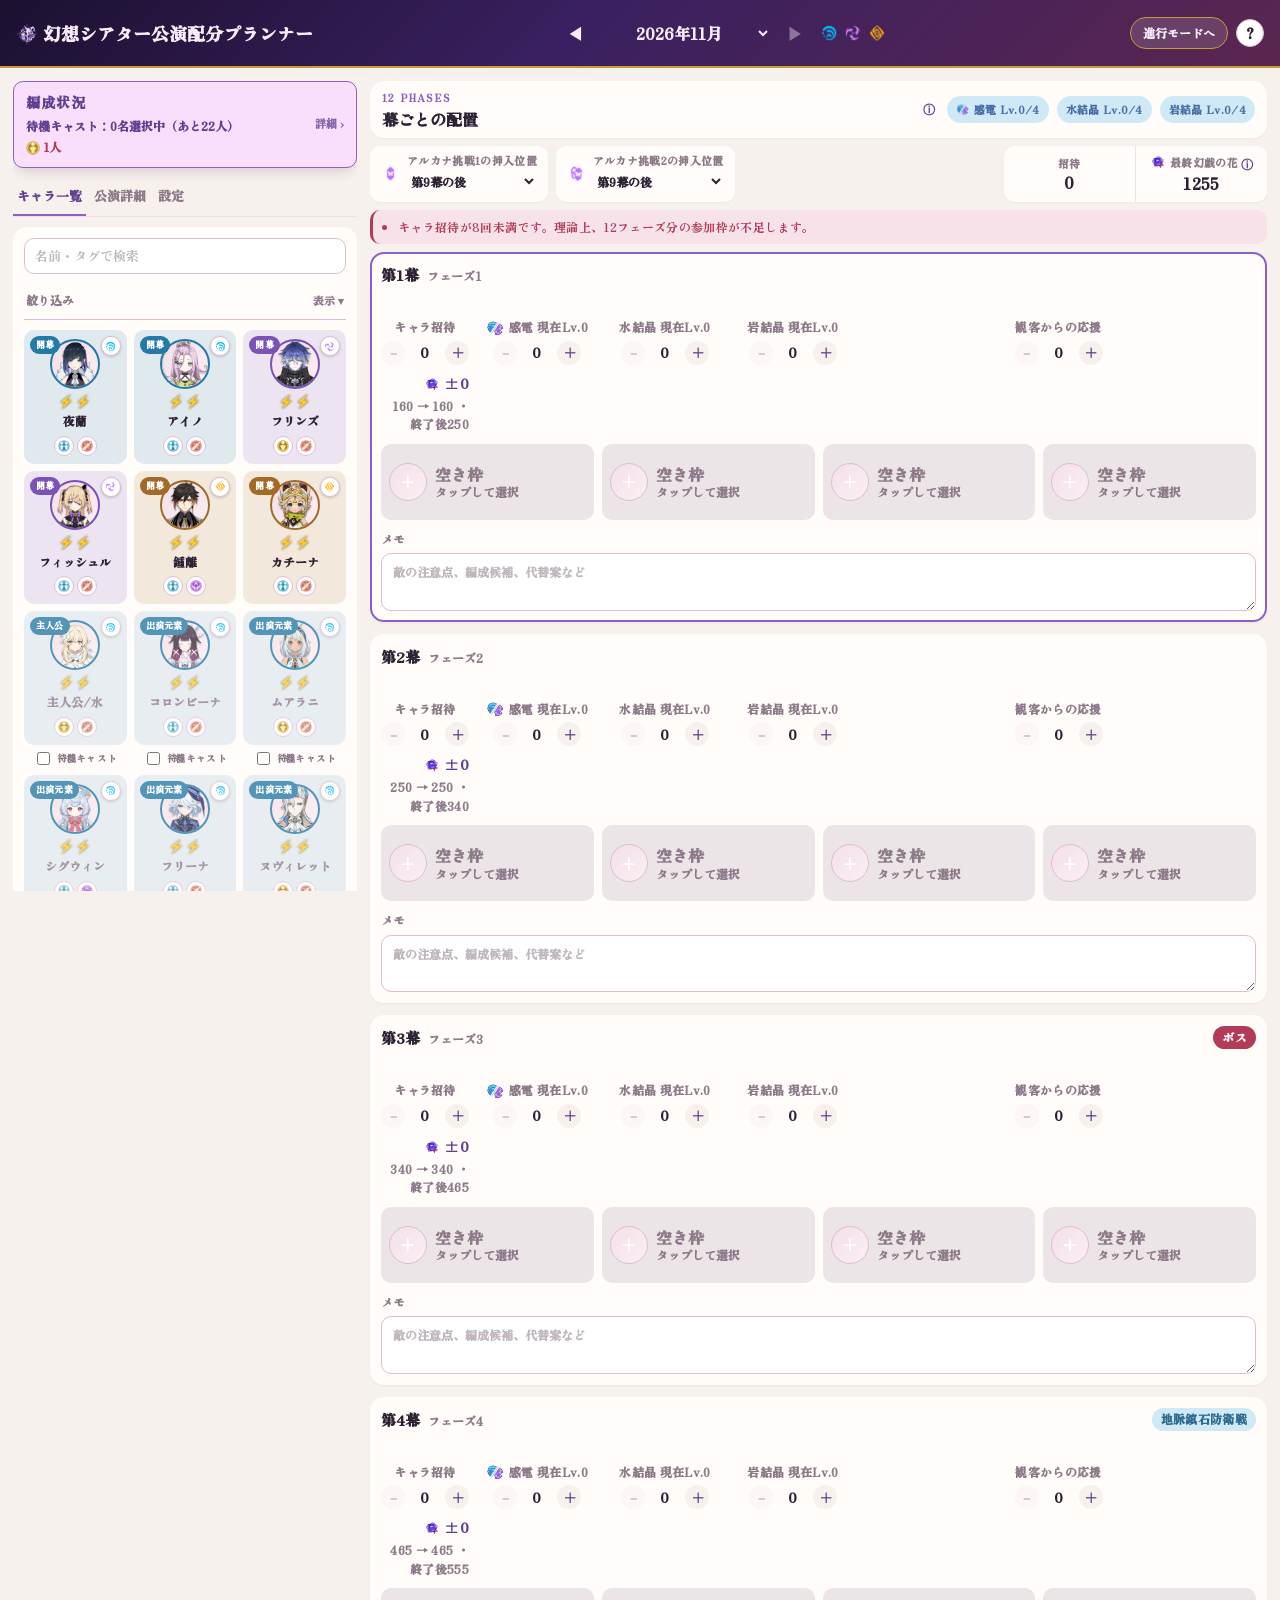
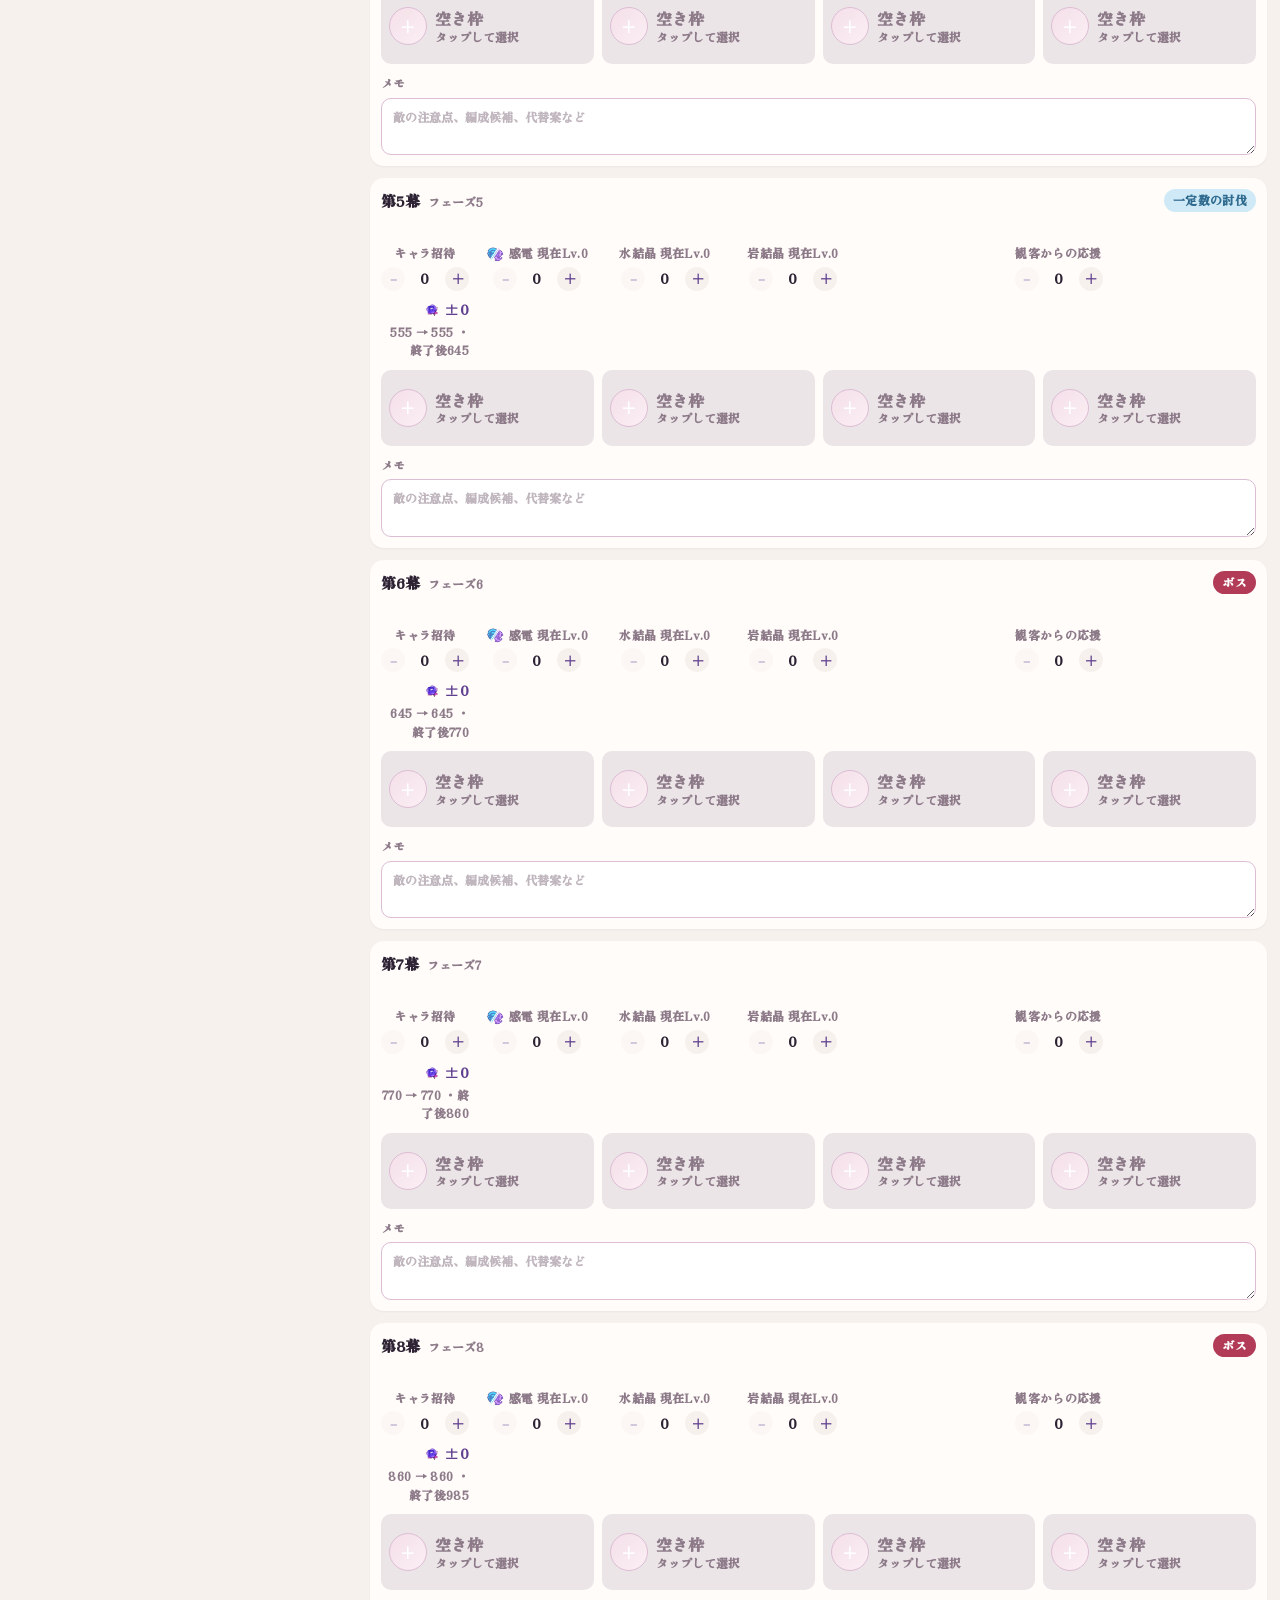
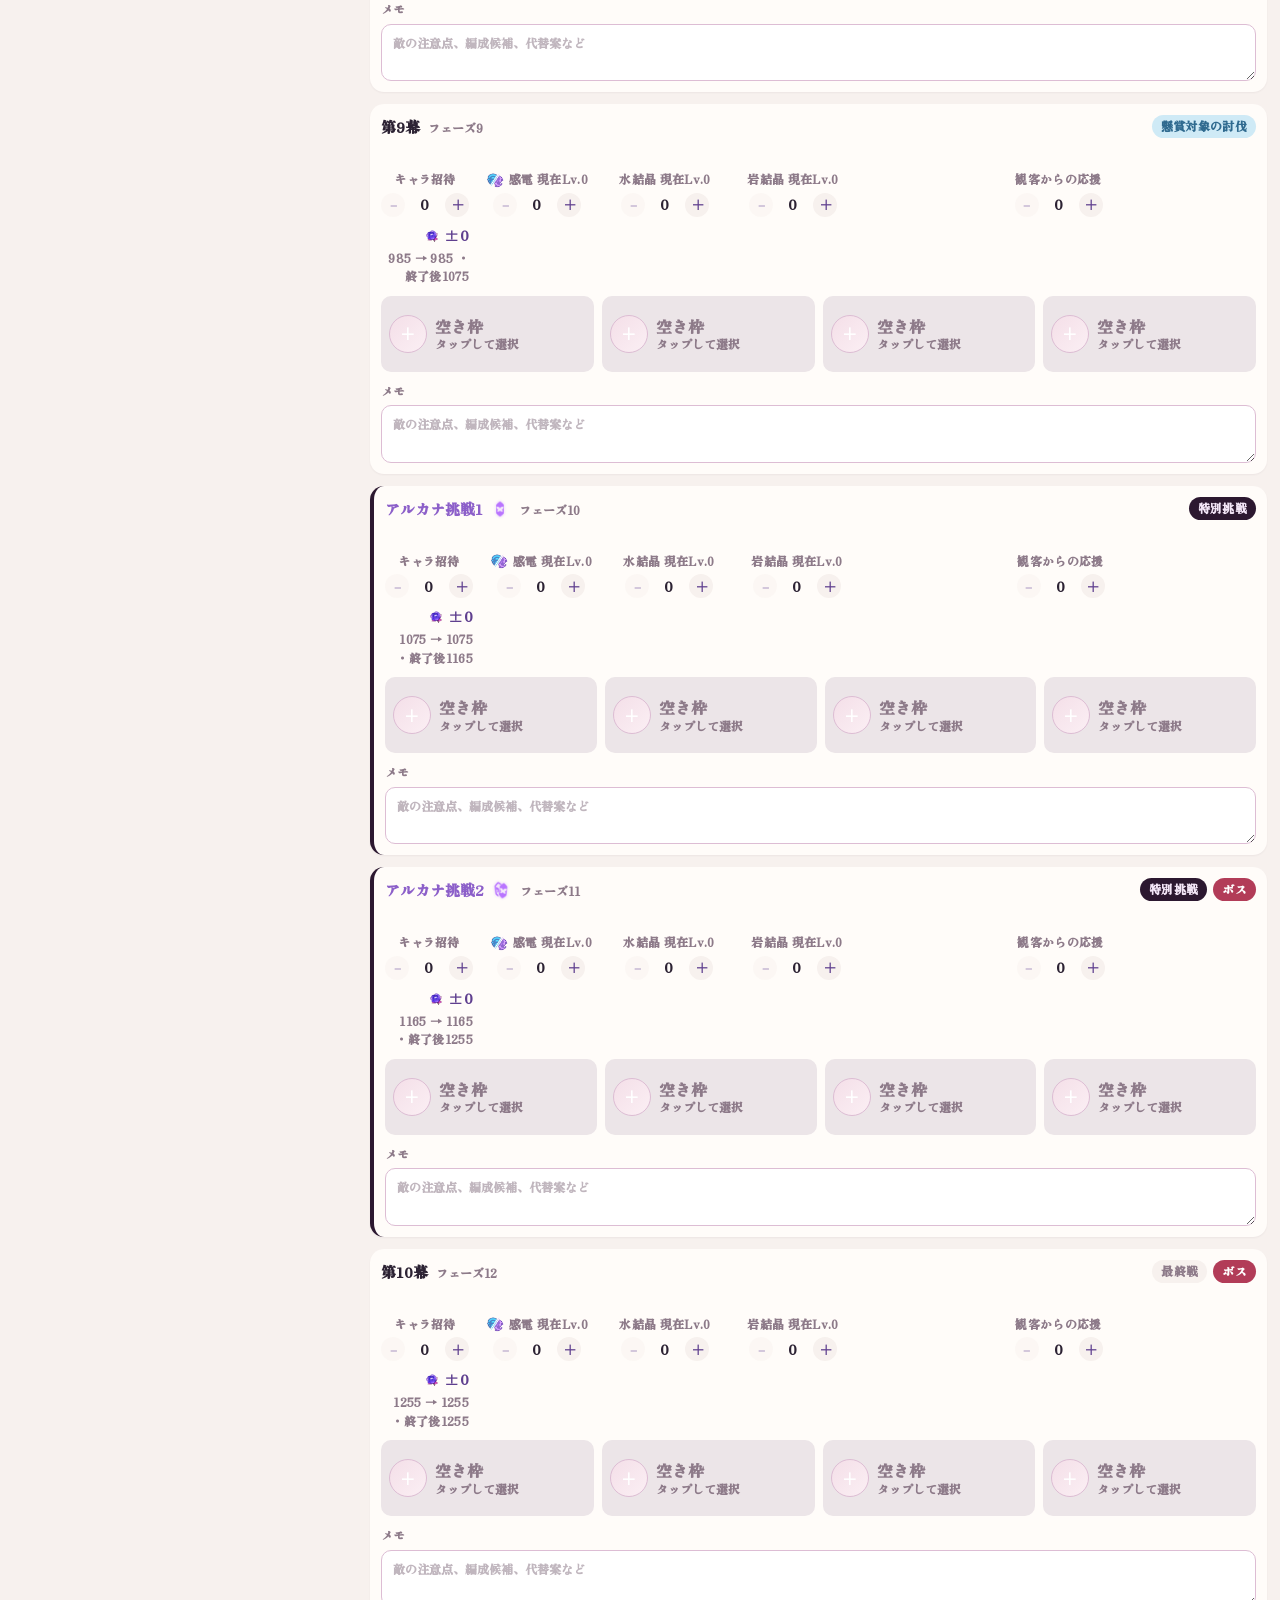
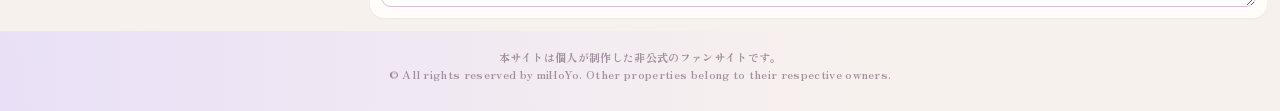
==== commit 0c147acb: "Notion のデータで master-data.js を更新" ====
--- a/index.html
+++ b/index.html
@@ -8,7 +8,7 @@
   <link rel="preconnect" href="https://fonts.gstatic.com" crossorigin>
   <link href="https://fonts.googleapis.com/css2?family=Zen+Antique&display=swap" rel="stylesheet">
   <link rel="icon" id="faviconLink" href="./images/default-theater-icon.svg" type="image/svg+xml">
-  <link rel="stylesheet" href="./styles.css?v=44">
+  <link rel="stylesheet" href="./styles.css?v=47">
 </head>
 <body>
   <div id="overlay" class="overlay"></div>
@@ -483,7 +483,7 @@
     </article>
   </template>
 
-  <script src="./master-data.js?v=44"></script>
-  <script src="./app.js?v=44"></script>
+  <script src="./master-data.js?v=47"></script>
+  <script src="./app.js?v=47"></script>
 </body>
 </html>
--- a/styles.css
+++ b/styles.css
@@ -5572,3 +5572,31 @@
   color: var(--muted);
   overflow: hidden;
 }
+
+/* 編成状況：有効な元素反応（必要な2元素が揃ったときだけ成立） */
+.comp-pill.reaction {
+  gap: 4px;
+}
+
+.comp-pill.reaction.unmet {
+  opacity: .72;
+  border-style: dashed;
+}
+
+.comp-req {
+  display: inline-flex;
+  align-items: center;
+  gap: 1px;
+  margin-left: 2px;
+  font-size: 10px;
+  font-weight: 700;
+  color: var(--warn);
+}
+
+.comp-req.met { color: #2f8a62; }
+
+.comp-req-icon {
+  width: 12px;
+  height: 12px;
+  object-fit: contain;
+}
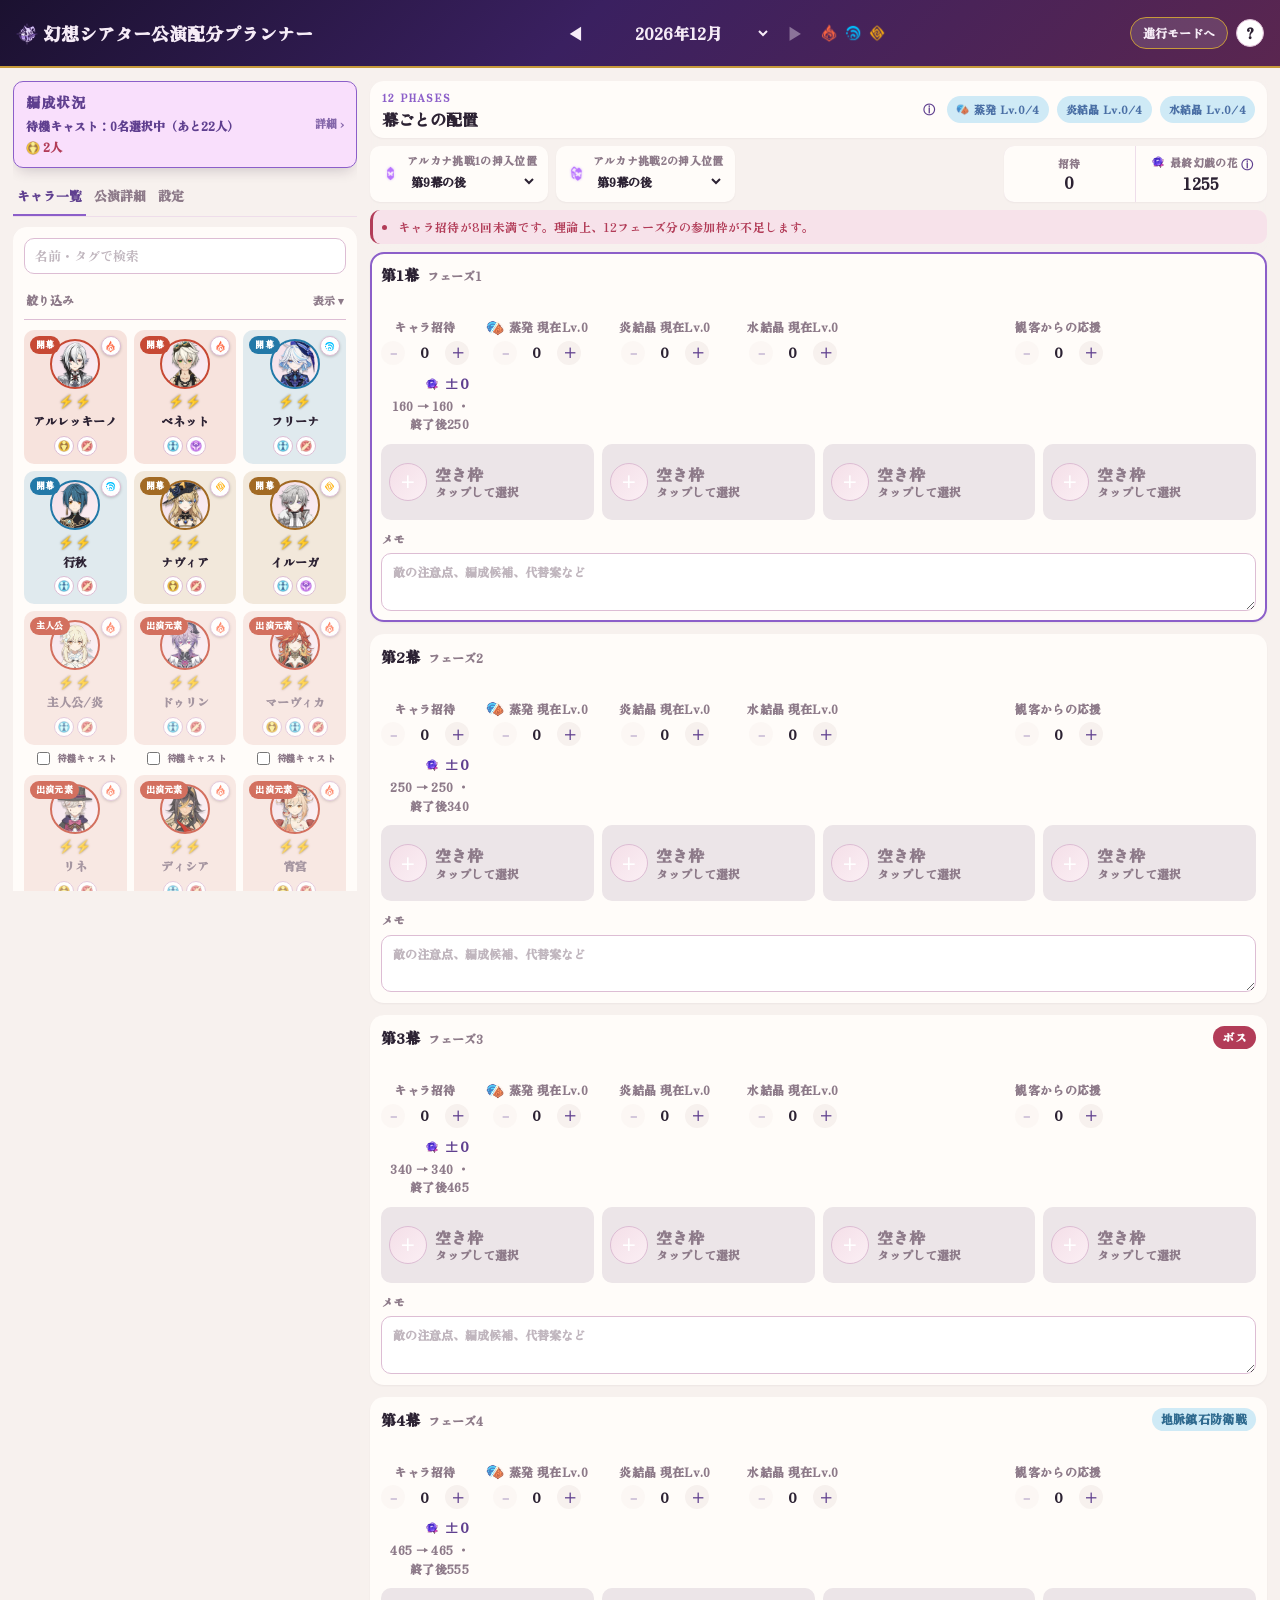
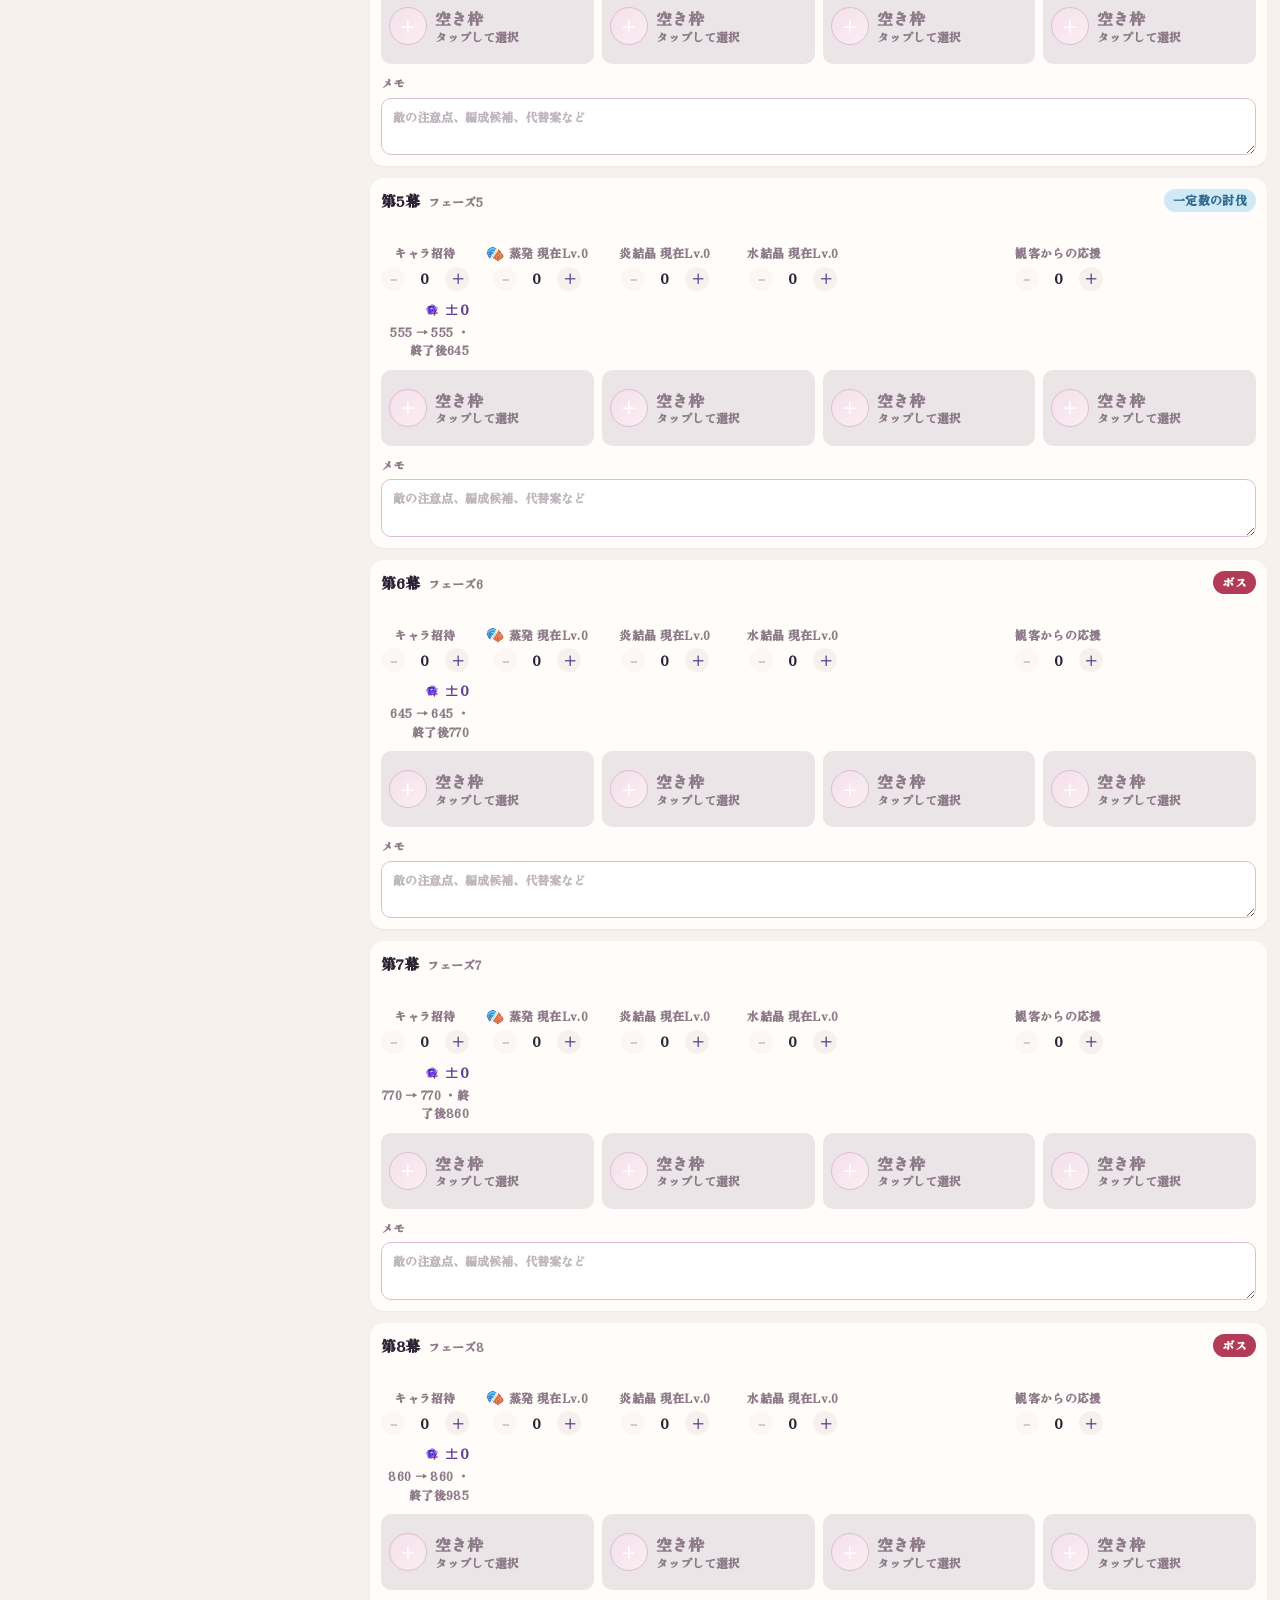
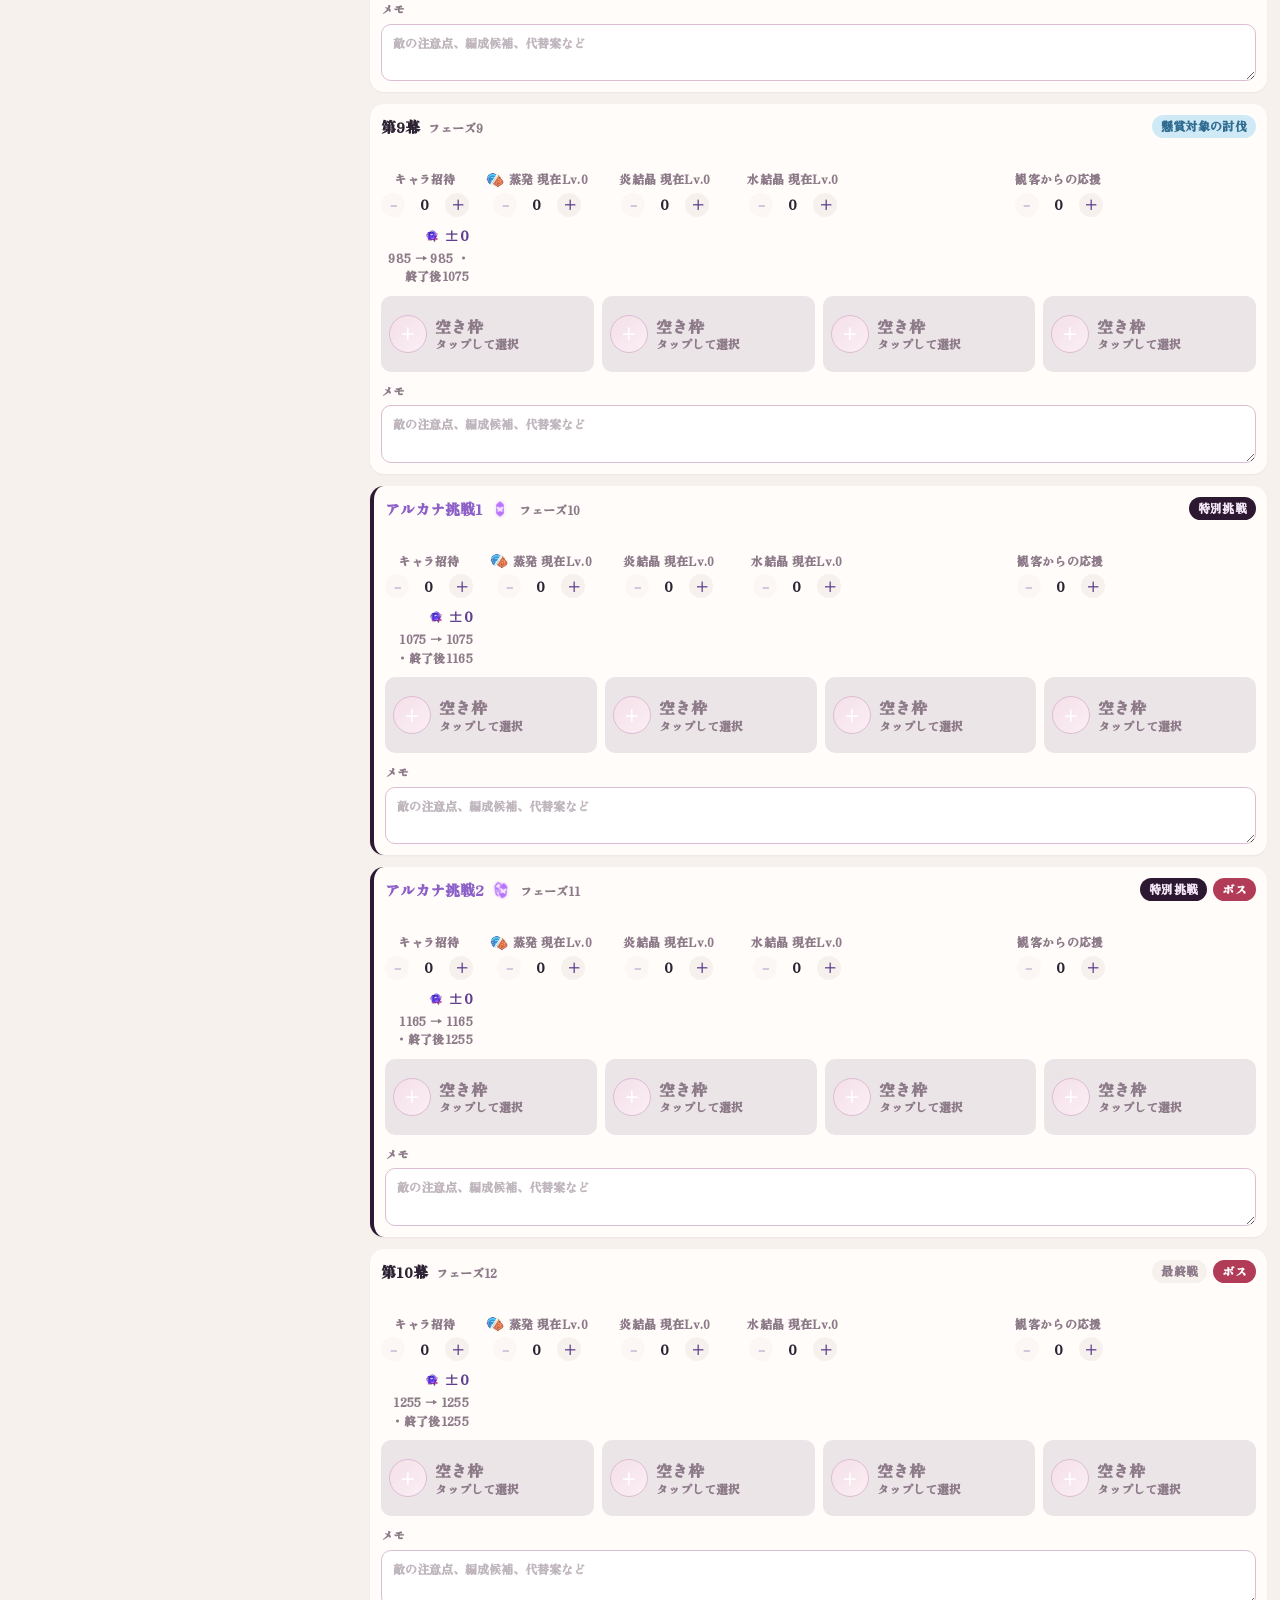
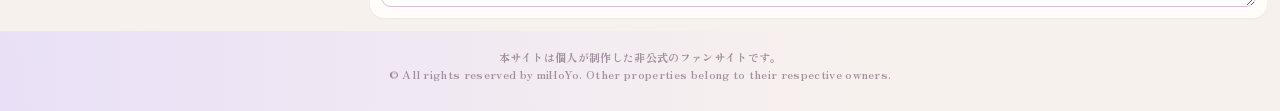
==== commit 8c3447c5: "Notion のデータで master-data.js を更新" ====
--- a/index.html
+++ b/index.html
@@ -8,7 +8,7 @@
   <link rel="preconnect" href="https://fonts.gstatic.com" crossorigin>
   <link href="https://fonts.googleapis.com/css2?family=Zen+Antique&display=swap" rel="stylesheet">
   <link rel="icon" id="faviconLink" href="./images/default-theater-icon.svg" type="image/svg+xml">
-  <link rel="stylesheet" href="./styles.css?v=47">
+  <link rel="stylesheet" href="./styles.css?v=51">
 </head>
 <body>
   <div id="overlay" class="overlay"></div>
@@ -483,7 +483,7 @@
     </article>
   </template>
 
-  <script src="./master-data.js?v=47"></script>
-  <script src="./app.js?v=47"></script>
+  <script src="./master-data.js?v=51"></script>
+  <script src="./app.js?v=51"></script>
 </body>
 </html>
